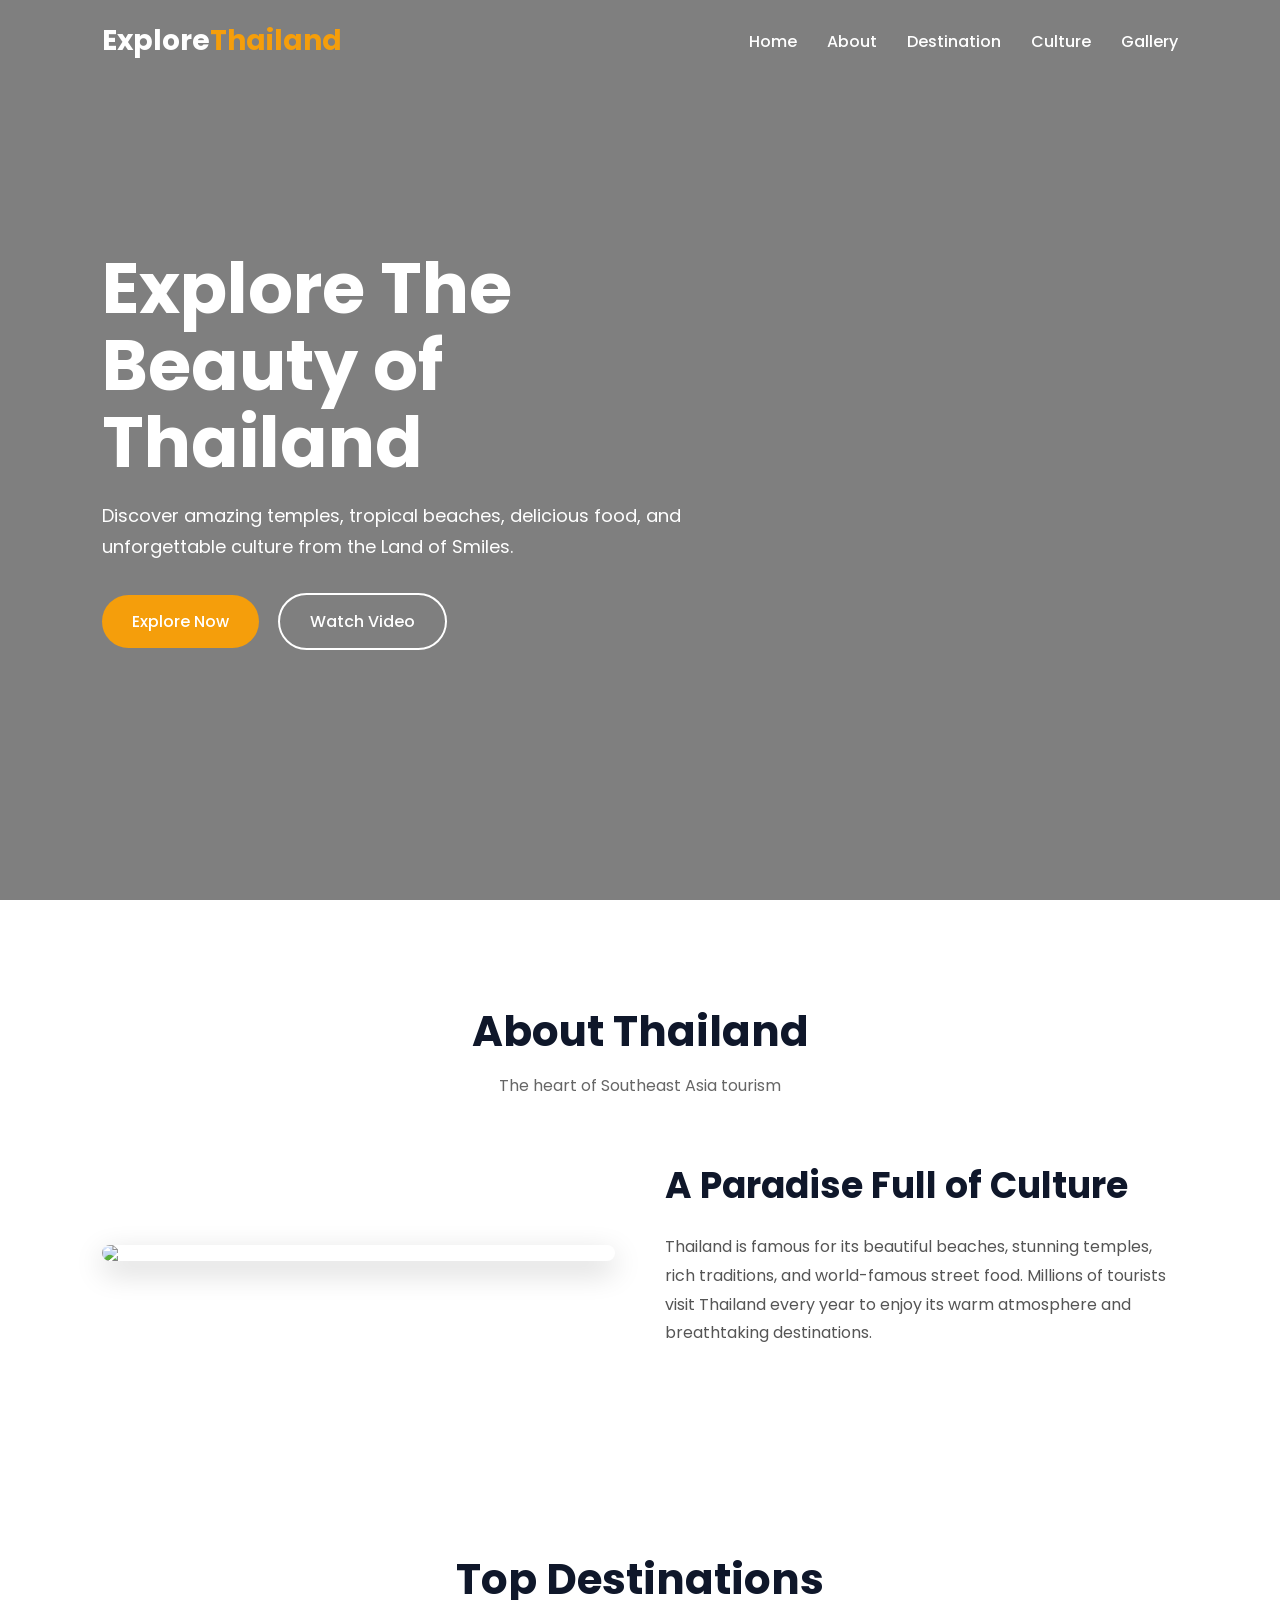
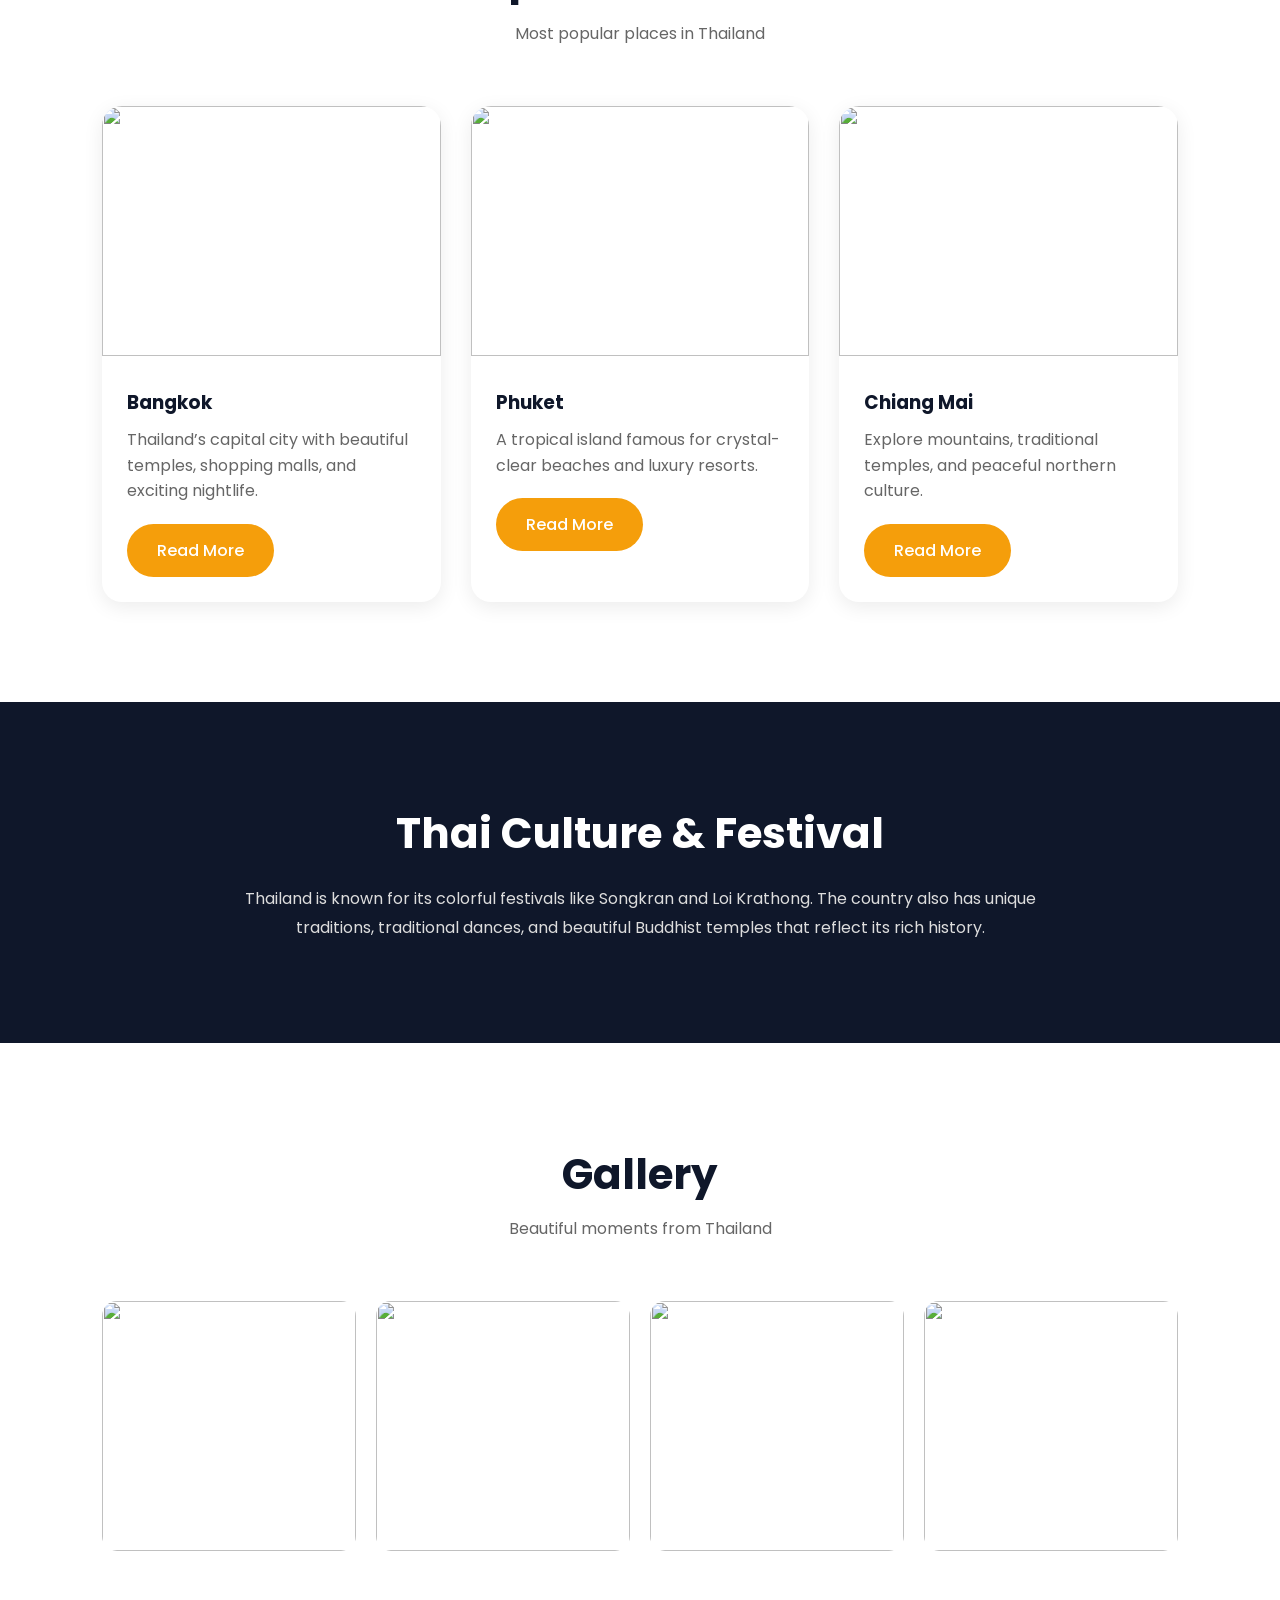
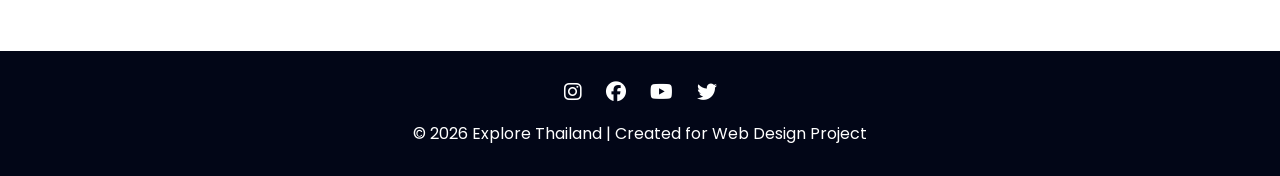
==== index.html @ de754a37 "1" ====
<!DOCTYPE html>
<html lang="en">
<head>
  <meta charset="UTF-8" />
  <meta name="viewport" content="width=device-width, initial-scale=1.0"/>
  <title>Explore Thailand</title>

  <!-- Google Font -->
  <link rel="preconnect" href="https://fonts.googleapis.com">
  <link rel="preconnect" href="https://fonts.gstatic.com" crossorigin>
  <link href="https://fonts.googleapis.com/css2?family=Poppins:wght@300;400;500;600;700&display=swap" rel="stylesheet">

  <!-- Font Awesome -->
  <link rel="stylesheet"
    href="https://cdnjs.cloudflare.com/ajax/libs/font-awesome/6.5.1/css/all.min.css"/>

  <style>
    *{
      margin:0;
      padding:0;
      box-sizing:border-box;
      scroll-behavior:smooth;
    }

    body{
      font-family:'Poppins', sans-serif;
      background:#fff;
      color:#222;
    }

    /* NAVBAR */
    nav{
      width:100%;
      padding:20px 8%;
      position:fixed;
      top:0;
      left:0;
      display:flex;
      justify-content:space-between;
      align-items:center;
      z-index:1000;
      transition:0.4s;
    }

    nav.scrolled{
      background:#0f172a;
      box-shadow:0 2px 10px rgba(0,0,0,0.2);
    }

    .logo{
      color:white;
      font-size:28px;
      font-weight:700;
    }

    .logo span{
      color:#f59e0b;
    }

    nav ul{
      display:flex;
      gap:30px;
      list-style:none;
    }

    nav ul li a{
      color:white;
      text-decoration:none;
      font-weight:500;
      transition:0.3s;
    }

    nav ul li a:hover{
      color:#f59e0b;
    }

    /* HERO */
    .hero{
      width:100%;
      height:100vh;
      background:
      linear-gradient(rgba(0,0,0,0.5), rgba(0,0,0,0.5)),
      url('https://images.unsplash.com/photo-1508009603885-50cf7c579365?q=80&w=1600&auto=format&fit=crop');
      background-size:cover;
      background-position:center;
      display:flex;
      align-items:center;
      padding:0 8%;
      color:white;
    }

    .hero-text{
      max-width:650px;
    }

    .hero-text h1{
      font-size:70px;
      line-height:1.1;
      margin-bottom:20px;
    }

    .hero-text p{
      font-size:18px;
      margin-bottom:30px;
      line-height:1.7;
    }

    .btn{
      display:inline-block;
      padding:14px 30px;
      background:#f59e0b;
      color:white;
      border-radius:50px;
      text-decoration:none;
      margin-right:15px;
      transition:0.3s;
      font-weight:500;
    }

    .btn:hover{
      background:#d97706;
      transform:translateY(-3px);
    }

    .btn-outline{
      background:transparent;
      border:2px solid white;
    }

    .btn-outline:hover{
      background:white;
      color:#111;
    }

    /* SECTION */
    section{
      padding:100px 8%;
    }

    .section-title{
      text-align:center;
      margin-bottom:60px;
    }

    .section-title h2{
      font-size:42px;
      color:#0f172a;
      margin-bottom:10px;
    }

    .section-title p{
      color:#666;
    }

    /* ABOUT */
    .about{
      display:grid;
      grid-template-columns:1fr 1fr;
      gap:50px;
      align-items:center;
    }

    .about img{
      width:100%;
      border-radius:20px;
      box-shadow:0 10px 30px rgba(0,0,0,0.2);
    }

    .about-text h3{
      font-size:36px;
      margin-bottom:20px;
      color:#0f172a;
    }

    .about-text p{
      line-height:1.8;
      color:#555;
    }

    /* DESTINATION */
    .cards{
      display:grid;
      grid-template-columns:repeat(auto-fit, minmax(280px, 1fr));
      gap:30px;
    }

    .card{
      background:white;
      border-radius:20px;
      overflow:hidden;
      box-shadow:0 5px 20px rgba(0,0,0,0.08);
      transition:0.4s;
    }

    .card:hover{
      transform:translateY(-10px);
    }

    .card img{
      width:100%;
      height:250px;
      object-fit:cover;
    }

    .card-content{
      padding:25px;
    }

    .card-content h3{
      margin-bottom:10px;
      color:#0f172a;
    }

    .card-content p{
      color:#666;
      line-height:1.6;
      margin-bottom:20px;
    }

    /* CULTURE */
    .culture{
      background:#0f172a;
      color:white;
      text-align:center;
    }

    .culture h2{
      font-size:42px;
      margin-bottom:20px;
    }

    .culture p{
      max-width:800px;
      margin:auto;
      line-height:1.8;
      color:#ddd;
    }

    /* GALLERY */
    .gallery{
      display:grid;
      grid-template-columns:repeat(auto-fit,minmax(250px,1fr));
      gap:20px;
    }

    .gallery img{
      width:100%;
      height:250px;
      object-fit:cover;
      border-radius:15px;
      transition:0.4s;
      cursor:pointer;
    }

    .gallery img:hover{
      transform:scale(1.05);
    }

    /* FOOTER */
    footer{
      background:#020617;
      color:white;
      text-align:center;
      padding:30px;
    }

    .socials{
      margin-bottom:15px;
    }

    .socials i{
      margin:0 10px;
      font-size:20px;
      cursor:pointer;
      transition:0.3s;
    }

    .socials i:hover{
      color:#f59e0b;
    }

    /* RESPONSIVE */
    @media(max-width:900px){

      nav ul{
        display:none;
      }

      .hero-text h1{
        font-size:50px;
      }

      .about{
        grid-template-columns:1fr;
      }
    }

  </style>
</head>
<body>

  <!-- NAVBAR -->
  <nav id="navbar">
    <div class="logo">Explore<span>Thailand</span></div>

    <ul>
      <li><a href="#">Home</a></li>
      <li><a href="#about">About</a></li>
      <li><a href="#destination">Destination</a></li>
      <li><a href="#culture">Culture</a></li>
      <li><a href="#gallery">Gallery</a></li>
    </ul>
  </nav>

  <!-- HERO -->
  <section class="hero">
    <div class="hero-text">
      <h1>Explore The Beauty of Thailand</h1>

      <p>
        Discover amazing temples, tropical beaches,
        delicious food, and unforgettable culture
        from the Land of Smiles.
      </p>

      <a href="#" class="btn">Explore Now</a>
      <a href="#" class="btn btn-outline">Watch Video</a>
    </div>
  </section>

  <!-- ABOUT -->
  <section id="about">

    <div class="section-title">
      <h2>About Thailand</h2>
      <p>The heart of Southeast Asia tourism</p>
    </div>

    <div class="about">

      <img src="https://images.unsplash.com/photo-1528181304800-259b08848526?q=80&w=1200&auto=format&fit=crop">

      <div class="about-text">
        <h3>A Paradise Full of Culture</h3>

        <p>
          Thailand is famous for its beautiful beaches,
          stunning temples, rich traditions, and world-famous
          street food. Millions of tourists visit Thailand
          every year to enjoy its warm atmosphere and
          breathtaking destinations.
        </p>

      </div>

    </div>

  </section>

  <!-- DESTINATION -->
  <section id="destination">

    <div class="section-title">
      <h2>Top Destinations</h2>
      <p>Most popular places in Thailand</p>
    </div>

    <div class="cards">

      <div class="card">
        <img src="https://images.unsplash.com/photo-1508009603885-50cf7c579365?q=80&w=1200&auto=format&fit=crop">

        <div class="card-content">
          <h3>Bangkok</h3>
          <p>
            Thailand’s capital city with beautiful temples,
            shopping malls, and exciting nightlife.
          </p>

          <a href="#" class="btn">Read More</a>
        </div>
      </div>

      <div class="card">
        <img src="https://images.unsplash.com/photo-1589394815804-964ed0be2eb5?q=80&w=1200&auto=format&fit=crop">

        <div class="card-content">
          <h3>Phuket</h3>
          <p>
            A tropical island famous for crystal-clear beaches
            and luxury resorts.
          </p>

          <a href="#" class="btn">Read More</a>
        </div>
      </div>

      <div class="card">
        <img src="https://images.unsplash.com/photo-1519451241324-20b4ea2c4220?q=80&w=1200&auto=format&fit=crop">

        <div class="card-content">
          <h3>Chiang Mai</h3>
          <p>
            Explore mountains, traditional temples,
            and peaceful northern culture.
          </p>

          <a href="#" class="btn">Read More</a>
        </div>
      </div>

    </div>

  </section>

  <!-- CULTURE -->
  <section class="culture" id="culture">

    <h2>Thai Culture & Festival</h2>

    <p>
      Thailand is known for its colorful festivals like
      Songkran and Loi Krathong. The country also has
      unique traditions, traditional dances, and beautiful
      Buddhist temples that reflect its rich history.
    </p>

  </section>

  <!-- GALLERY -->
  <section id="gallery">

    <div class="section-title">
      <h2>Gallery</h2>
      <p>Beautiful moments from Thailand</p>
    </div>

    <div class="gallery">

      <img src="https://images.unsplash.com/photo-1552465011-b4e21bf6e79a?q=80&w=1200&auto=format&fit=crop">

      <img src="https://images.unsplash.com/photo-1512453979798-5ea266f8880c?q=80&w=1200&auto=format&fit=crop">

      <img src="https://images.unsplash.com/photo-1526481280695-3c469b9fddb9?q=80&w=1200&auto=format&fit=crop">

      <img src="https://images.unsplash.com/photo-1548013146-72479768bada?q=80&w=1200&auto=format&fit=crop">

    </div>

  </section>

  <!-- FOOTER -->
  <footer>

    <div class="socials">
      <i class="fab fa-instagram"></i>
      <i class="fab fa-facebook"></i>
      <i class="fab fa-youtube"></i>
      <i class="fab fa-twitter"></i>
    </div>

    <p>© 2026 Explore Thailand | Created for Web Design Project</p>

  </footer>

  <!-- JAVASCRIPT -->
  <script>

    const navbar = document.getElementById("navbar");

    window.addEventListener("scroll", () => {

      if(window.scrollY > 50){
        navbar.classList.add("scrolled");
      } else {
        navbar.classList.remove("scrolled");
      }

    });

  </script>

</body>
</html>
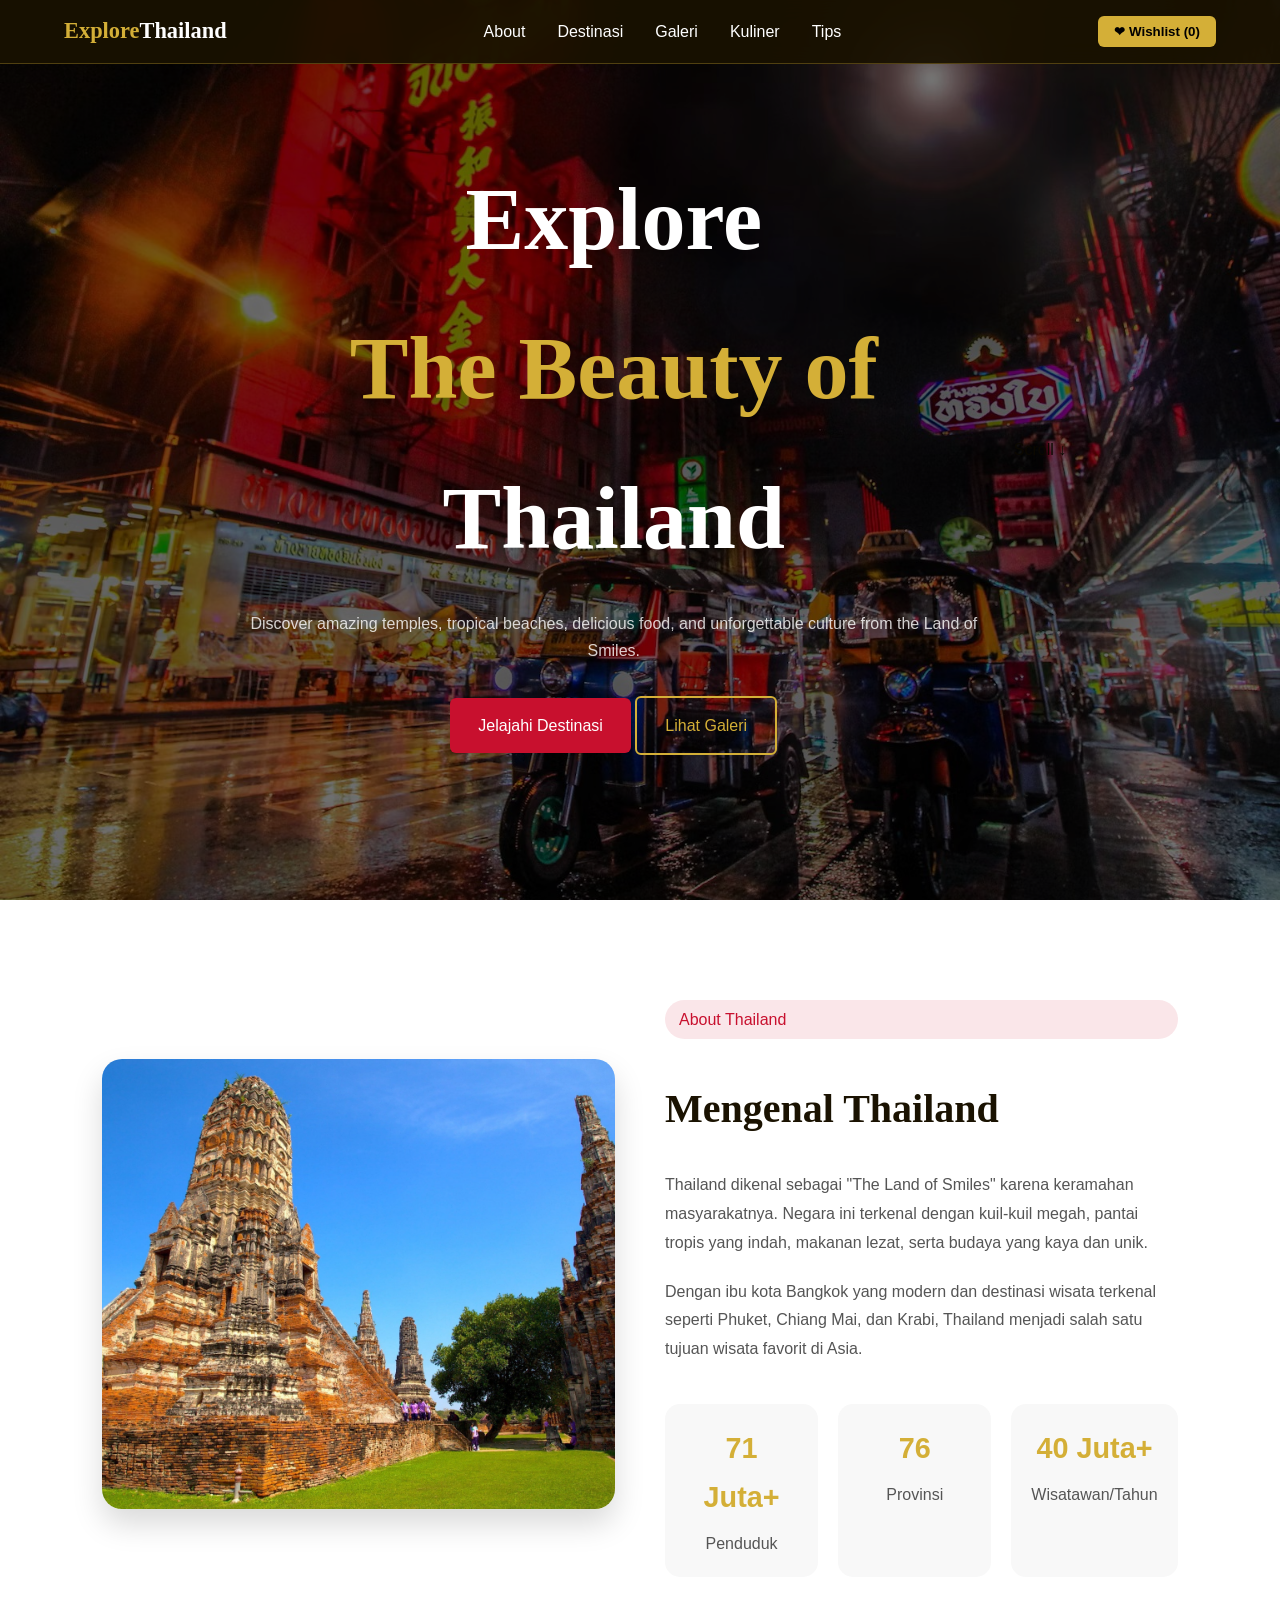
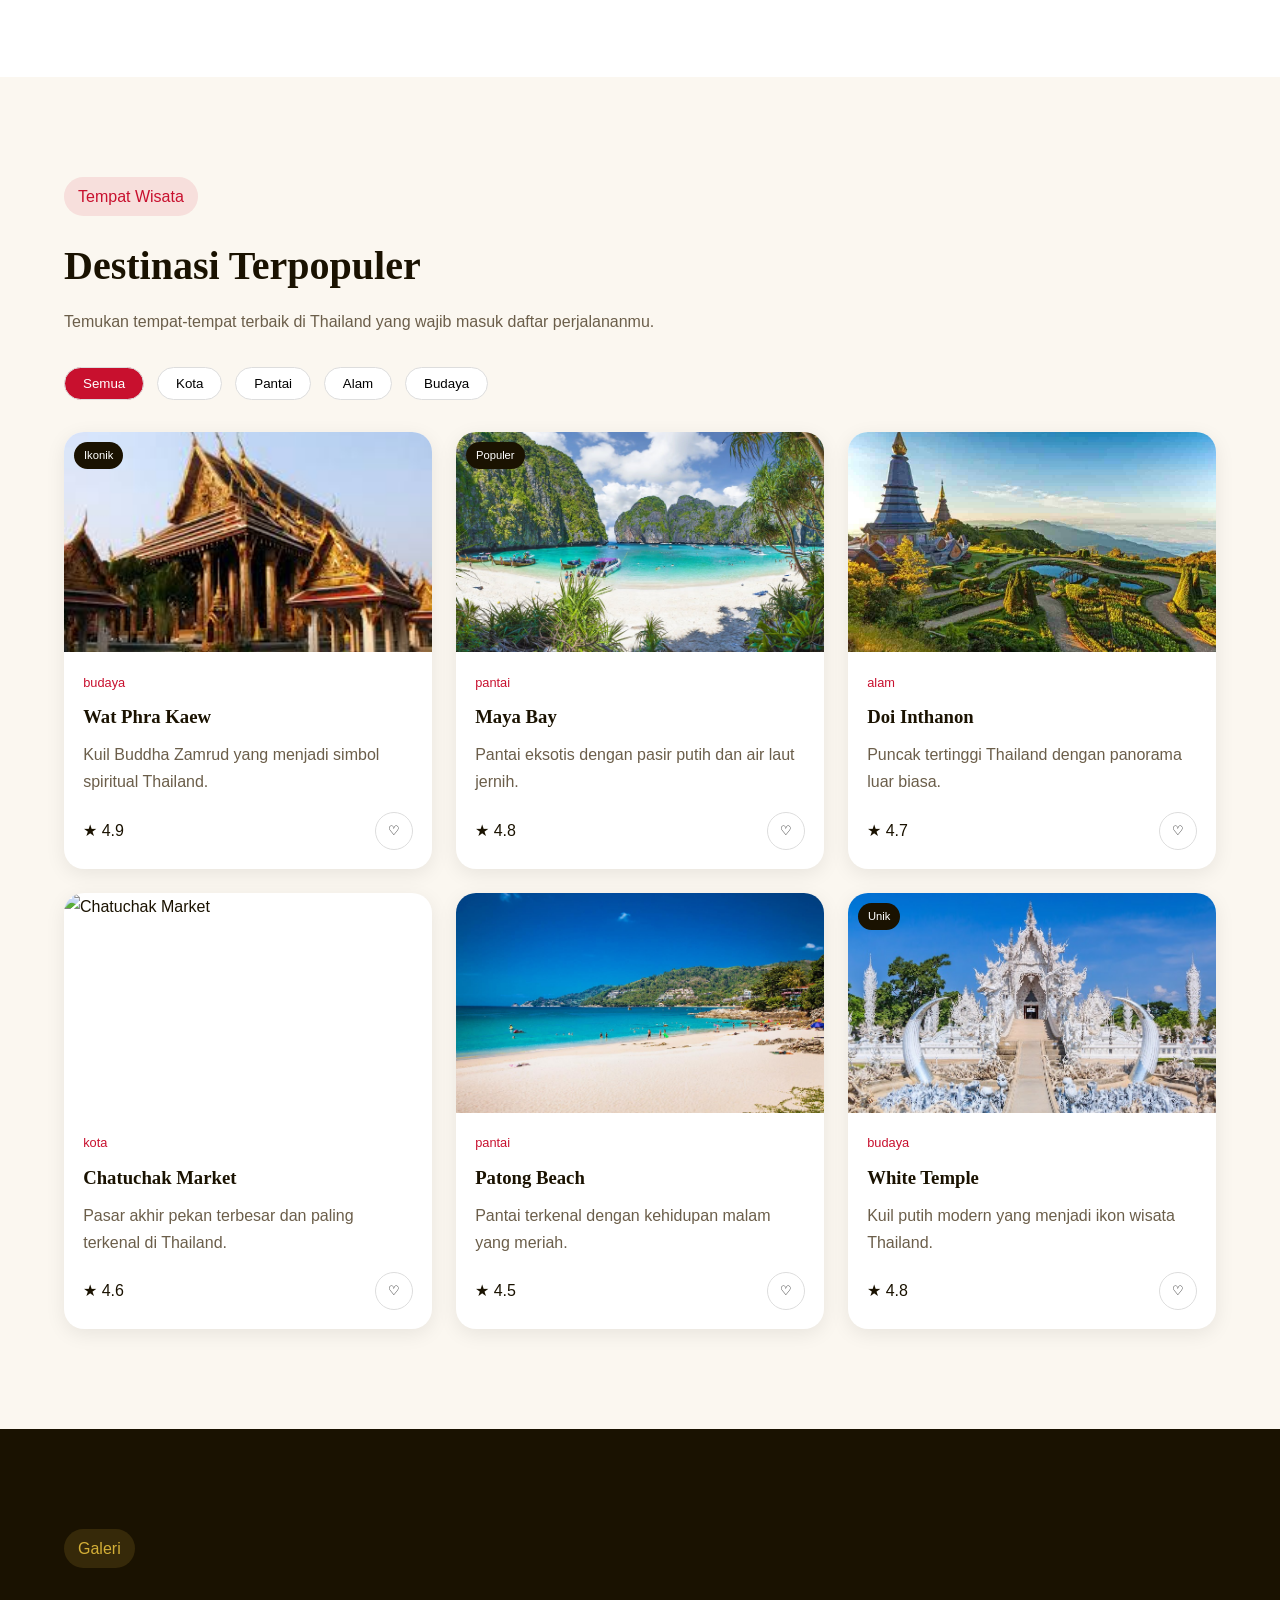
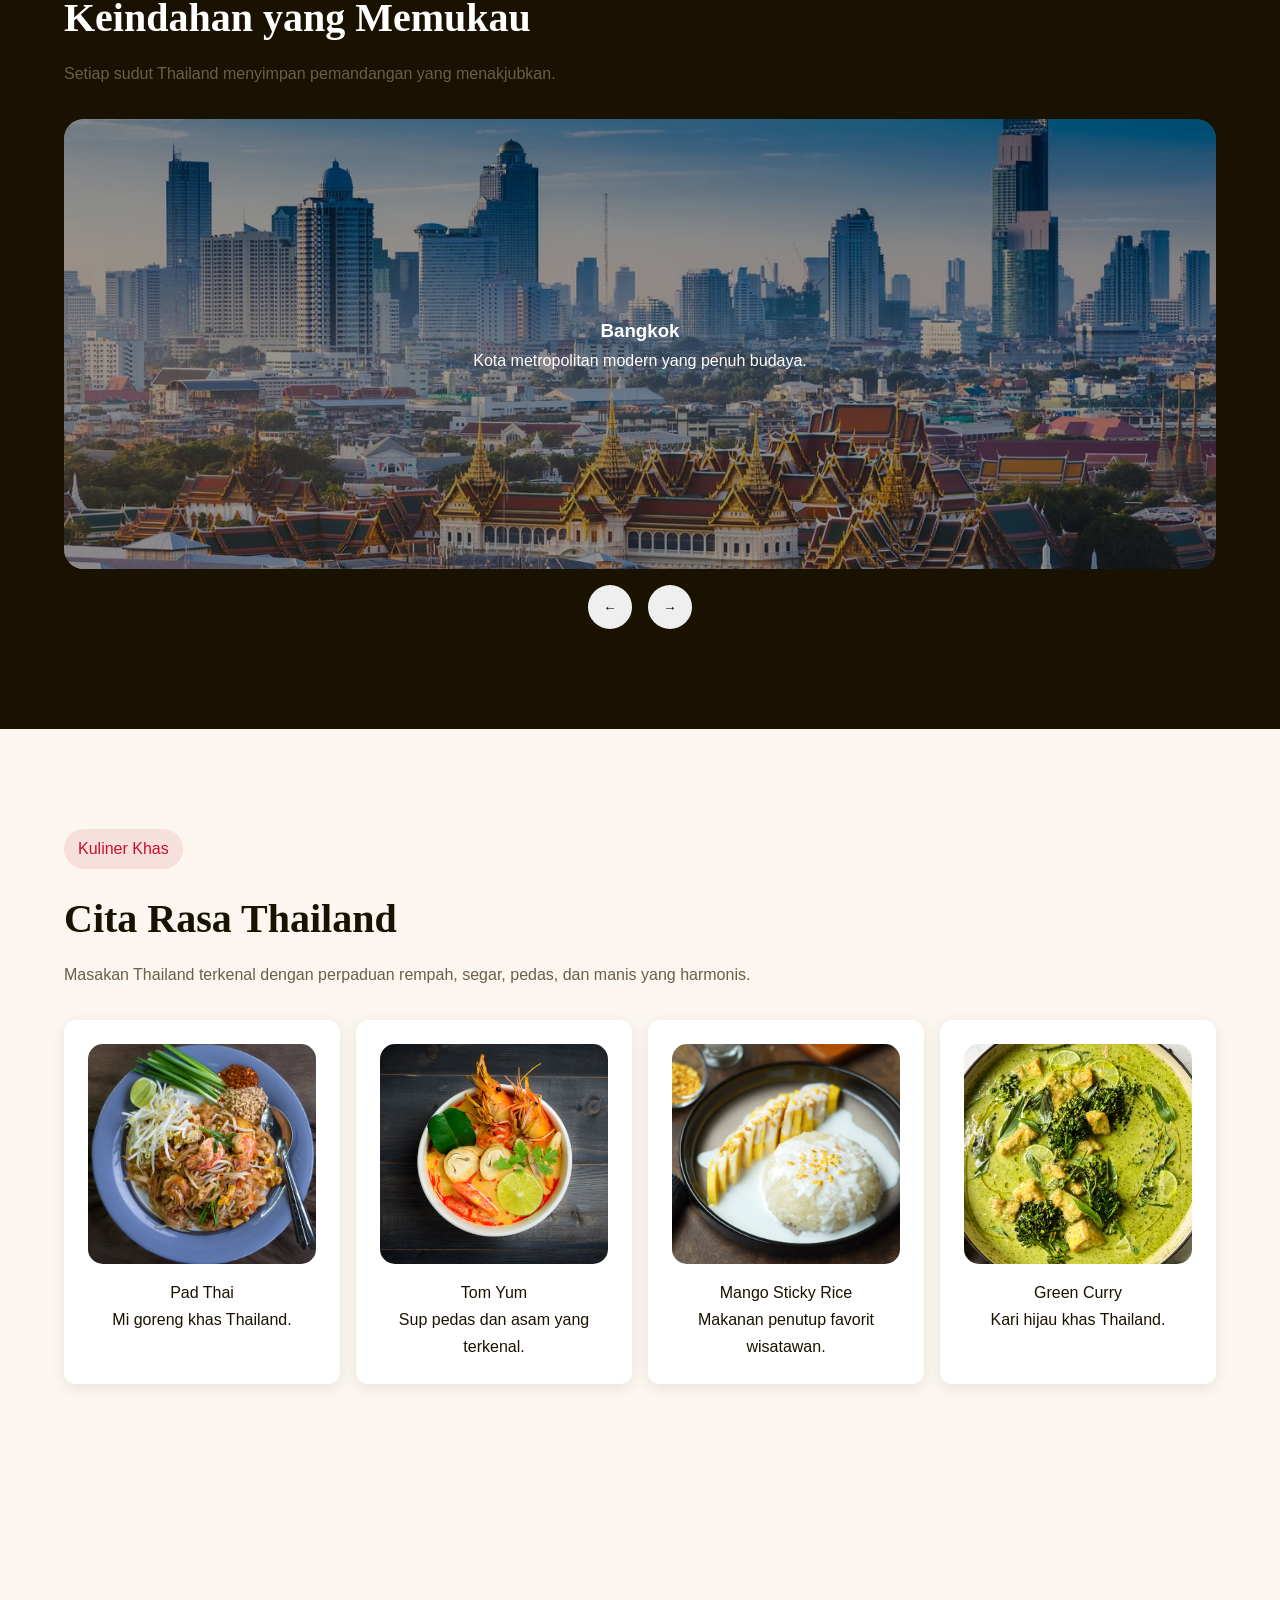
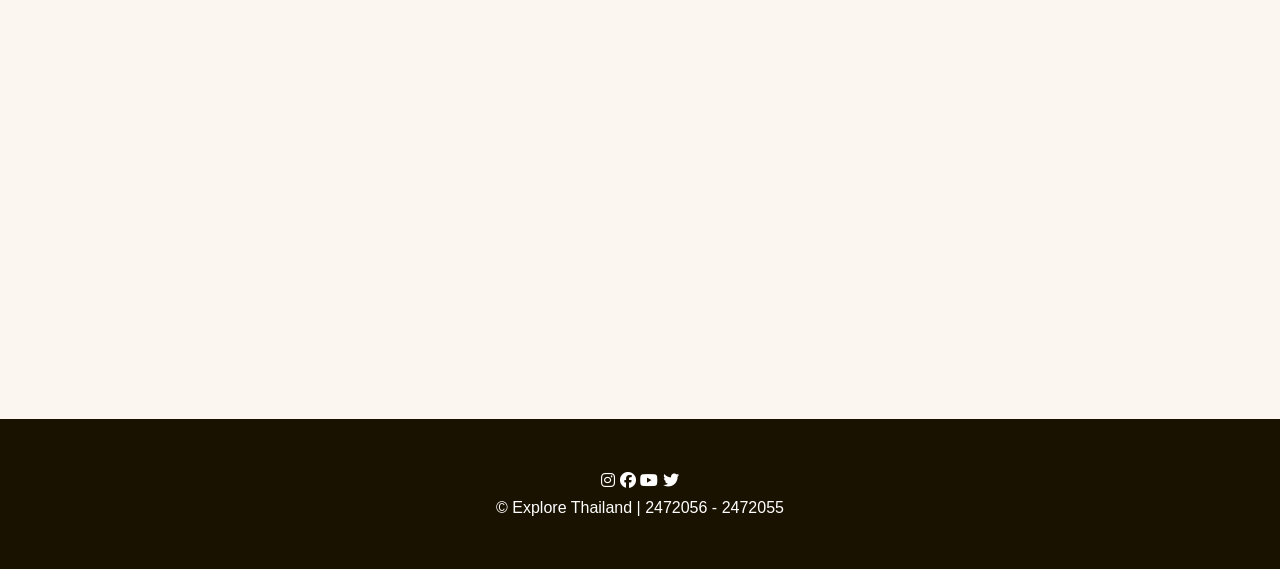
==== commit b6b8e0e1: "final" ====
--- a/index.html
+++ b/index.html
@@ -1,455 +1,274 @@
+<!-- TUGAS BESAR WEB DASAR
+[2472055] - [2472056] -->
+
 <!DOCTYPE html>
-<html lang="en">
+<html lang="id">
+
 <head>
-  <meta charset="UTF-8" />
-  <meta name="viewport" content="width=device-width, initial-scale=1.0"/>
+  <meta charset="UTF-8">
+  <meta name="viewport" content="width=device-width, initial-scale=1.0">
   <title>Explore Thailand</title>
-
-  <!-- Google Font -->
   <link rel="preconnect" href="https://fonts.googleapis.com">
   <link rel="preconnect" href="https://fonts.gstatic.com" crossorigin>
   <link href="https://fonts.googleapis.com/css2?family=Poppins:wght@300;400;500;600;700&display=swap" rel="stylesheet">
-
-  <!-- Font Awesome -->
-  <link rel="stylesheet"
-    href="https://cdnjs.cloudflare.com/ajax/libs/font-awesome/6.5.1/css/all.min.css"/>
-
-  <style>
-    *{
-      margin:0;
-      padding:0;
-      box-sizing:border-box;
-      scroll-behavior:smooth;
-    }
-
-    body{
-      font-family:'Poppins', sans-serif;
-      background:#fff;
-      color:#222;
-    }
-
-    /* NAVBAR */
-    nav{
-      width:100%;
-      padding:20px 8%;
-      position:fixed;
-      top:0;
-      left:0;
-      display:flex;
-      justify-content:space-between;
-      align-items:center;
-      z-index:1000;
-      transition:0.4s;
-    }
-
-    nav.scrolled{
-      background:#0f172a;
-      box-shadow:0 2px 10px rgba(0,0,0,0.2);
-    }
-
-    .logo{
-      color:white;
-      font-size:28px;
-      font-weight:700;
-    }
-
-    .logo span{
-      color:#f59e0b;
-    }
-
-    nav ul{
-      display:flex;
-      gap:30px;
-      list-style:none;
-    }
-
-    nav ul li a{
-      color:white;
-      text-decoration:none;
-      font-weight:500;
-      transition:0.3s;
-    }
-
-    nav ul li a:hover{
-      color:#f59e0b;
-    }
-
-    /* HERO */
-    .hero{
-      width:100%;
-      height:100vh;
-      background:
-      linear-gradient(rgba(0,0,0,0.5), rgba(0,0,0,0.5)),
-      url('https://images.unsplash.com/photo-1508009603885-50cf7c579365?q=80&w=1600&auto=format&fit=crop');
-      background-size:cover;
-      background-position:center;
-      display:flex;
-      align-items:center;
-      padding:0 8%;
-      color:white;
-    }
-
-    .hero-text{
-      max-width:650px;
-    }
-
-    .hero-text h1{
-      font-size:70px;
-      line-height:1.1;
-      margin-bottom:20px;
-    }
-
-    .hero-text p{
-      font-size:18px;
-      margin-bottom:30px;
-      line-height:1.7;
-    }
-
-    .btn{
-      display:inline-block;
-      padding:14px 30px;
-      background:#f59e0b;
-      color:white;
-      border-radius:50px;
-      text-decoration:none;
-      margin-right:15px;
-      transition:0.3s;
-      font-weight:500;
-    }
-
-    .btn:hover{
-      background:#d97706;
-      transform:translateY(-3px);
-    }
-
-    .btn-outline{
-      background:transparent;
-      border:2px solid white;
-    }
-
-    .btn-outline:hover{
-      background:white;
-      color:#111;
-    }
-
-    /* SECTION */
-    section{
-      padding:100px 8%;
-    }
-
-    .section-title{
-      text-align:center;
-      margin-bottom:60px;
-    }
-
-    .section-title h2{
-      font-size:42px;
-      color:#0f172a;
-      margin-bottom:10px;
-    }
-
-    .section-title p{
-      color:#666;
-    }
-
-    /* ABOUT */
-    .about{
-      display:grid;
-      grid-template-columns:1fr 1fr;
-      gap:50px;
-      align-items:center;
-    }
-
-    .about img{
-      width:100%;
-      border-radius:20px;
-      box-shadow:0 10px 30px rgba(0,0,0,0.2);
-    }
-
-    .about-text h3{
-      font-size:36px;
-      margin-bottom:20px;
-      color:#0f172a;
-    }
-
-    .about-text p{
-      line-height:1.8;
-      color:#555;
-    }
-
-    /* DESTINATION */
-    .cards{
-      display:grid;
-      grid-template-columns:repeat(auto-fit, minmax(280px, 1fr));
-      gap:30px;
-    }
-
-    .card{
-      background:white;
-      border-radius:20px;
-      overflow:hidden;
-      box-shadow:0 5px 20px rgba(0,0,0,0.08);
-      transition:0.4s;
-    }
-
-    .card:hover{
-      transform:translateY(-10px);
-    }
-
-    .card img{
-      width:100%;
-      height:250px;
-      object-fit:cover;
-    }
-
-    .card-content{
-      padding:25px;
-    }
-
-    .card-content h3{
-      margin-bottom:10px;
-      color:#0f172a;
-    }
-
-    .card-content p{
-      color:#666;
-      line-height:1.6;
-      margin-bottom:20px;
-    }
-
-    /* CULTURE */
-    .culture{
-      background:#0f172a;
-      color:white;
-      text-align:center;
-    }
-
-    .culture h2{
-      font-size:42px;
-      margin-bottom:20px;
-    }
-
-    .culture p{
-      max-width:800px;
-      margin:auto;
-      line-height:1.8;
-      color:#ddd;
-    }
-
-    /* GALLERY */
-    .gallery{
-      display:grid;
-      grid-template-columns:repeat(auto-fit,minmax(250px,1fr));
-      gap:20px;
-    }
-
-    .gallery img{
-      width:100%;
-      height:250px;
-      object-fit:cover;
-      border-radius:15px;
-      transition:0.4s;
-      cursor:pointer;
-    }
-
-    .gallery img:hover{
-      transform:scale(1.05);
-    }
-
-    /* FOOTER */
-    footer{
-      background:#020617;
-      color:white;
-      text-align:center;
-      padding:30px;
-    }
-
-    .socials{
-      margin-bottom:15px;
-    }
-
-    .socials i{
-      margin:0 10px;
-      font-size:20px;
-      cursor:pointer;
-      transition:0.3s;
-    }
-
-    .socials i:hover{
-      color:#f59e0b;
-    }
-
-    /* RESPONSIVE */
-    @media(max-width:900px){
-
-      nav ul{
-        display:none;
-      }
-
-      .hero-text h1{
-        font-size:50px;
-      }
-
-      .about{
-        grid-template-columns:1fr;
-      }
-    }
-
-  </style>
+  <link rel="stylesheet" href="https://cdnjs.cloudflare.com/ajax/libs/font-awesome/6.5.1/css/all.min.css" />
+  <link rel="stylesheet" href="style.css">
+  <script src="https://cdnjs.cloudflare.com/ajax/libs/jquery/3.7.1/jquery.min.js"></script>
 </head>
+
 <body>
-
-  <!-- NAVBAR -->
   <nav id="navbar">
-    <div class="logo">Explore<span>Thailand</span></div>
-
-    <ul>
-      <li><a href="#">Home</a></li>
+
+    <a href="#" class="nav-logo">
+      Explore<span>Thailand</span>
+    </a>
+
+    <ul class="nav-links" id="navLinks">
       <li><a href="#about">About</a></li>
-      <li><a href="#destination">Destination</a></li>
-      <li><a href="#culture">Culture</a></li>
-      <li><a href="#gallery">Gallery</a></li>
+      <li><a href="#destinations">Destinasi</a></li>
+      <li><a href="#gallery">Galeri</a></li>
+      <li><a href="#kuliner">Kuliner</a></li>
+      <li><a href="#tips">Tips</a></li>
     </ul>
+
+    <button class="wishlist-btn" id="openWishlist">
+      ❤ Wishlist (<span id="wishCount">0</span>)
+    </button>
+
+    <button class="hamburger" id="hamburger">
+      <span></span>
+      <span></span>
+      <span></span>
+    </button>
+
   </nav>
 
-  <!-- HERO -->
-  <section class="hero">
-    <div class="hero-text">
-      <h1>Explore The Beauty of Thailand</h1>
-
-      <p>
+  <section class="hero" id="home">
+    <div class="hero-content">
+      <h1 class="hero-title">
+        Explore<br>
+        <em>The Beauty of</em><br>
+        Thailand
+      </h1>
+
+      <p class="hero-sub">
         Discover amazing temples, tropical beaches,
         delicious food, and unforgettable culture
         from the Land of Smiles.
       </p>
 
-      <a href="#" class="btn">Explore Now</a>
-      <a href="#" class="btn btn-outline">Watch Video</a>
-    </div>
+      <div class="hero-ctas">
+        <a href="#destinations" class="btn-primary">
+          Jelajahi Destinasi
+        </a>
+
+        <a href="#gallery" class="btn-outline">
+          Lihat Galeri
+        </a>
+      </div>
+
+    </div>
+
+    <div class="hero-scroll-hint">
+      Scroll
+      ↓
+    </div>
+
   </section>
 
-  <!-- ABOUT -->
   <section id="about">
 
-    <div class="section-title">
-      <h2>About Thailand</h2>
-      <p>The heart of Southeast Asia tourism</p>
-    </div>
-
-    <div class="about">
-
-      <img src="https://images.unsplash.com/photo-1528181304800-259b08848526?q=80&w=1200&auto=format&fit=crop">
-
-      <div class="about-text">
-        <h3>A Paradise Full of Culture</h3>
-
-        <p>
-          Thailand is famous for its beautiful beaches,
-          stunning temples, rich traditions, and world-famous
-          street food. Millions of tourists visit Thailand
-          every year to enjoy its warm atmosphere and
-          breathtaking destinations.
+    <div class="about-container reveal">
+
+      <div class="about-image">
+        <img src="athailand.jpg" alt="Thailand">
+      </div>
+
+      <div class="about-content">
+
+        <span class="section-tag">
+          About Thailand
+        </span>
+
+        <h2 class="section-title">
+          Mengenal Thailand
+        </h2>
+
+        <p class="about-text">
+          Thailand dikenal sebagai "The Land of Smiles" karena
+          keramahan masyarakatnya. Negara ini terkenal dengan
+          kuil-kuil megah, pantai tropis yang indah, makanan
+          lezat, serta budaya yang kaya dan unik.
         </p>
 
+        <p class="about-text">
+          Dengan ibu kota Bangkok yang modern dan destinasi
+          wisata terkenal seperti Phuket, Chiang Mai, dan Krabi,
+          Thailand menjadi salah satu tujuan wisata favorit di Asia.
+        </p>
+
+        <div class="about-stats">
+
+          <div class="stat-box">
+            <h3>71 Juta+</h3>
+            <p>Penduduk</p>
+          </div>
+
+          <div class="stat-box">
+            <h3>76</h3>
+            <p>Provinsi</p>
+          </div>
+
+          <div class="stat-box">
+            <h3>40 Juta+</h3>
+            <p>Wisatawan/Tahun</p>
+          </div>
+
+        </div>
+
       </div>
 
     </div>
 
   </section>
 
-  <!-- DESTINATION -->
-  <section id="destination">
-
-    <div class="section-title">
-      <h2>Top Destinations</h2>
-      <p>Most popular places in Thailand</p>
-    </div>
-
-    <div class="cards">
-
-      <div class="card">
-        <img src="https://images.unsplash.com/photo-1508009603885-50cf7c579365?q=80&w=1200&auto=format&fit=crop">
-
-        <div class="card-content">
-          <h3>Bangkok</h3>
-          <p>
-            Thailand’s capital city with beautiful temples,
-            shopping malls, and exciting nightlife.
-          </p>
-
-          <a href="#" class="btn">Read More</a>
+  <section id="destinations">
+
+    <div class="reveal">
+
+      <span class="section-tag">
+        Tempat Wisata
+      </span>
+
+      <h2 class="section-title">
+        Destinasi Terpopuler
+      </h2>
+
+      <p class="section-sub">
+        Temukan tempat-tempat terbaik di Thailand yang wajib
+        masuk daftar perjalananmu.
+      </p>
+
+    </div>
+
+    <div class="filter-bar reveal">
+
+      <button class="filter-btn active" data-filter="all">
+        Semua
+      </button>
+
+      <button class="filter-btn" data-filter="kota">
+        Kota
+      </button>
+
+      <button class="filter-btn" data-filter="pantai">
+        Pantai
+      </button>
+
+      <button class="filter-btn" data-filter="alam">
+        Alam
+      </button>
+
+      <button class="filter-btn" data-filter="budaya">
+        Budaya
+      </button>
+
+    </div>
+
+    <div class="dest-grid reveal" id="destGrid"></div>
+
+  </section>
+
+  <section id="gallery">
+
+    <div class="inner">
+
+      <div class="reveal">
+
+        <span class="section-tag" style="background:rgba(212,175,55,0.15);color:var(--thai-gold);">
+          Galeri
+        </span>
+
+        <h2 class="section-title">
+          Keindahan yang Memukau
+        </h2>
+
+        <p class="section-sub">
+          Setiap sudut Thailand menyimpan pemandangan yang menakjubkan.
+        </p>
+
+      </div>
+
+      <div class="slider-wrap reveal">
+
+        <div class="slider-track" id="sliderTrack">
+
         </div>
+
       </div>
 
-      <div class="card">
-        <img src="https://images.unsplash.com/photo-1589394815804-964ed0be2eb5?q=80&w=1200&auto=format&fit=crop">
-
-        <div class="card-content">
-          <h3>Phuket</h3>
-          <p>
-            A tropical island famous for crystal-clear beaches
-            and luxury resorts.
-          </p>
-
-          <a href="#" class="btn">Read More</a>
-        </div>
+      <div class="slider-nav" id="sliderNav">
+
+        <button class="slider-arrow" id="slidePrev">
+          ←
+        </button>
+
+
+        <button class="slider-arrow" id="slideNext">
+          →
+        </button>
+
       </div>
 
-      <div class="card">
-        <img src="https://images.unsplash.com/photo-1519451241324-20b4ea2c4220?q=80&w=1200&auto=format&fit=crop">
-
-        <div class="card-content">
-          <h3>Chiang Mai</h3>
-          <p>
-            Explore mountains, traditional temples,
-            and peaceful northern culture.
-          </p>
-
-          <a href="#" class="btn">Read More</a>
-        </div>
-      </div>
-
     </div>
 
   </section>
 
-  <!-- CULTURE -->
-  <section class="culture" id="culture">
-
-    <h2>Thai Culture & Festival</h2>
-
-    <p>
-      Thailand is known for its colorful festivals like
-      Songkran and Loi Krathong. The country also has
-      unique traditions, traditional dances, and beautiful
-      Buddhist temples that reflect its rich history.
-    </p>
+  <section id="kuliner">
+
+    <div class="reveal">
+
+      <span class="section-tag">
+        Kuliner Khas
+      </span>
+
+      <h2 class="section-title">
+        Cita Rasa Thailand
+      </h2>
+
+      <p class="section-sub">
+        Masakan Thailand terkenal dengan perpaduan rempah,
+        segar, pedas, dan manis yang harmonis.
+      </p>
+
+    </div>
+
+    <div class="food-grid reveal" id="foodGrid"></div>
 
   </section>
 
-  <!-- GALLERY -->
-  <section id="gallery">
-
-    <div class="section-title">
-      <h2>Gallery</h2>
-      <p>Beautiful moments from Thailand</p>
-    </div>
-
-    <div class="gallery">
-
-      <img src="https://images.unsplash.com/photo-1552465011-b4e21bf6e79a?q=80&w=1200&auto=format&fit=crop">
-
-      <img src="https://images.unsplash.com/photo-1512453979798-5ea266f8880c?q=80&w=1200&auto=format&fit=crop">
-
-      <img src="https://images.unsplash.com/photo-1526481280695-3c469b9fddb9?q=80&w=1200&auto=format&fit=crop">
-
-      <img src="https://images.unsplash.com/photo-1548013146-72479768bada?q=80&w=1200&auto=format&fit=crop">
-
-    </div>
+  <section id="tips">
+
+    <div class="reveal">
+
+      <span class="section-tag">
+        Panduan Wisata
+      </span>
+
+      <h2 class="section-title">
+        Tips Perjalanan ke Thailand
+      </h2>
+
+      <p class="section-sub">
+        Persiapkan perjalananmu dengan informasi penting berikut ini.
+      </p>
+
+    </div>
+
+    <div class="accordion reveal" id="accordion"></div>
 
   </section>
 
-  <!-- FOOTER -->
   <footer>
 
     <div class="socials">
@@ -459,26 +278,535 @@
       <i class="fab fa-twitter"></i>
     </div>
 
-    <p>© 2026 Explore Thailand | Created for Web Design Project</p>
+    <p>© Explore Thailand | 2472056 - 2472055</p>
 
   </footer>
 
-  <!-- JAVASCRIPT -->
+  <div class="modal-overlay" id="wishModal">
+
+    <div class="modal-box">
+
+      <button class="modal-close" id="closeModal">
+        x
+      </button>
+
+      <h2 class="modal-title">
+        ❤ Wishlist Saya
+      </h2>
+
+      <ul class="wish-list" id="wishList"></ul>
+
+      <div class="empty-wish" id="emptyWish" style="display:none">
+        Belum ada destinasi disimpan.
+        <br>
+        Klik ikon ♡ pada kartu destinasi!
+      </div>
+
+    </div>
+
+  </div>
+
+  <div class="toast" id="toast"></div>
+
   <script>
-
-    const navbar = document.getElementById("navbar");
-
-    window.addEventListener("scroll", () => {
-
-      if(window.scrollY > 50){
-        navbar.classList.add("scrolled");
-      } else {
-        navbar.classList.remove("scrolled");
+    $(document).ready(function () {
+
+      const destinations = [
+        {
+          id: 1,
+          name: "Wat Phra Kaew",
+          category: "budaya",
+          city: "Bangkok",
+          desc: "Kuil Buddha Zamrud yang menjadi simbol spiritual Thailand.",
+          rating: 4.9,
+          badge: "Ikonik",
+          image: "dthailand1.jpg"
+        },
+        {
+          id: 2,
+          name: "Maya Bay",
+          category: "pantai",
+          city: "Krabi",
+          desc: "Pantai eksotis dengan pasir putih dan air laut jernih.",
+          rating: 4.8,
+          badge: "Populer",
+          image: "dthailand2.jpg"
+        },
+        {
+          id: 3,
+          name: "Doi Inthanon",
+          category: "alam",
+          city: "Chiang Mai",
+          desc: "Puncak tertinggi Thailand dengan panorama luar biasa.",
+          rating: 4.7,
+          badge: null,
+          image: "dthailand3.jpg"
+        },
+        {
+          id: 4,
+          name: "Chatuchak Market",
+          category: "kota",
+          city: "Bangkok",
+          desc: "Pasar akhir pekan terbesar dan paling terkenal di Thailand.",
+          rating: 4.6,
+          badge: null,
+          image: "dthailand4.jpg"
+        },
+        {
+          id: 5,
+          name: "Patong Beach",
+          category: "pantai",
+          city: "Phuket",
+          desc: "Pantai terkenal dengan kehidupan malam yang meriah.",
+          rating: 4.5,
+          badge: null,
+          image: "dthailand5.jpg"
+        },
+        {
+          id: 6,
+          name: "White Temple",
+          category: "budaya",
+          city: "Chiang Rai",
+          desc: "Kuil putih modern yang menjadi ikon wisata Thailand.",
+          rating: 4.8,
+          badge: "Unik",
+          image: "dthailand6.jpg"
+        }
+      ];
+
+      const foods = [
+        {
+          name: "Pad Thai",
+          image: "kthailand1.jpg",
+          desc: "Mi goreng khas Thailand."
+        },
+        {
+          name: "Tom Yum",
+          image: "kthailand2.jpg",
+          desc: "Sup pedas dan asam yang terkenal."
+        },
+        {
+          name: "Mango Sticky Rice",
+          image: "kthailand3.jpg",
+          desc: "Makanan penutup favorit wisatawan."
+        },
+        {
+          name: "Green Curry",
+          image: "kthailand4.jpg",
+          desc: "Kari hijau khas Thailand."
+        }
+      ];
+
+      const tips = [
+        {
+          q: "Kapan waktu terbaik ke Thailand?",
+          a: "November hingga Februari adalah musim terbaik untuk berkunjung."
+        },
+        {
+          q: "Transportasi apa yang tersedia di Thailand?",
+          a: "Thailand memiliki BTS Skytrain, MRT, bus, kereta api, taksi, tuk-tuk, serta penerbangan domestik yang mudah digunakan wisatawan."
+        },
+        {
+          q: "Apakah Thailand aman untuk wisatawan?",
+          a: "Secara umum Thailand cukup aman untuk wisatawan. Tetap waspada terhadap barang bawaan dan hindari daerah yang tidak dikenal pada malam hari."
+        },
+      ];
+
+      const slides = [
+        {
+          title: "Bangkok",
+          desc: "Kota metropolitan modern yang penuh budaya.",
+          image: "gthailand1.jpg"
+        },
+        {
+          title: "Phuket",
+          desc: "Pantai tropis yang indah.",
+          image: "gthailand2.jpg"
+        },
+        {
+          title: "Chiang Mai",
+          desc: "Kota pegunungan yang damai.",
+          image: "gthailand3.jpg"
+        }
+      ];
+
+      let wishlist =
+        JSON.parse(localStorage.getItem("thailand_wishlist")) || [];
+
+      function saveWishlist() {
+        localStorage.setItem(
+          "thailand_wishlist",
+          JSON.stringify(wishlist)
+        );
+
+        $("#wishCount").text(wishlist.length);
       }
 
+      saveWishlist();
+
+
+      function renderDestinations(filter = "all") {
+
+        $("#destGrid").empty();
+
+        const filtered =
+          filter === "all"
+            ? destinations
+            : destinations.filter(
+              d => d.category === filter
+            );
+
+        filtered.forEach(dest => {
+
+          const saved =
+            wishlist.includes(dest.id);
+
+          const card = `
+                <div class="dest-card">
+
+                  ${dest.badge ?
+              `<span class="card-badge">${dest.badge}</span>`
+              : ""
+            }
+
+                  <div class="card-art">
+                      <img src="${dest.image}" alt="${dest.name}">
+                  </div>
+
+                  <div class="card-body">
+
+                      <div class="card-category">
+                          ${dest.category}
+                      </div>
+
+                      <h3 class="card-title">
+                          ${dest.name}
+                      </h3>
+
+                      <p class="card-desc">
+                          ${dest.desc}
+                      </p>
+
+                      <div class="card-footer">
+
+                          <div class="card-rating">
+                              <span class="star">★</span>
+                              ${dest.rating}
+                          </div>
+
+                          <button
+                              class="wishlist-toggle ${saved ? 'saved' : ''}"
+                              data-id="${dest.id}">
+                              ${saved ? '❤' : '♡'}
+                          </button>
+
+                      </div>
+
+                  </div>
+
+                </div>
+              `;
+
+          $("#destGrid").append(card);
+
+        });
+      }
+
+      renderDestinations();
+
+      $(".filter-btn").on("click", function () {
+
+        $(".filter-btn").removeClass("active");
+
+        $(this).addClass("active");
+
+        renderDestinations(
+          $(this).data("filter")
+        );
+
+      });
+
+      $(document).on(
+        "click",
+        ".wishlist-toggle",
+        function () {
+
+          const id =
+            parseInt($(this).data("id"));
+
+          if (wishlist.includes(id)) {
+
+            wishlist =
+              wishlist.filter(
+                item => item !== id
+              );
+
+          } else {
+
+            wishlist.push(id);
+
+          }
+
+          saveWishlist();
+
+          renderDestinations(
+            $(".filter-btn.active")
+              .data("filter")
+          );
+
+          showToast(
+            "Wishlist berhasil diperbarui"
+          );
+
+        }
+      );
+
+      $("#openWishlist").on("click", function () {
+
+        $("#wishList").empty();
+
+        if (wishlist.length === 0) {
+
+          $("#emptyWish").show();
+
+        } else {
+
+          $("#emptyWish").hide();
+
+          wishlist.forEach(id => {
+
+            const item =
+              destinations.find(
+                d => d.id === id
+              );
+
+            $("#wishList").append(`
+                <li class="wish-item">
+                  ${item.name}
+                </li>
+              `);
+
+          });
+
+        }
+
+        $("#wishModal").addClass("open");
+
+      });
+
+      $("#closeModal").on("click", function () {
+
+        $("#wishModal").removeClass("open");
+
+      });
+
+      foods.forEach(food => {
+
+        $("#foodGrid").append(`
+
+            <div class="food-card">
+
+              <div class="food-image">
+                <img src="${food.image}" alt="${food.name}">
+              </div>
+
+              <div class="food-name">
+                ${food.name}
+              </div>
+
+              <p class="food-desc">
+                ${food.desc}
+              </p>
+
+            </div>
+
+          `);
+
+      });
+
+      tips.forEach(tip => {
+
+        $("#accordion").append(`
+
+            <div class="accordion-item">
+
+              <button class="accordion-header">
+
+                ${tip.q}
+
+                <span class="accordion-icon">
+                  +
+                </span>
+
+              </button>
+
+              <div class="accordion-body">
+                ${tip.a}
+              </div>
+
+            </div>
+
+          `);
+
+      });
+
+      $(document).on(
+        "click",
+        ".accordion-header",
+        function () {
+
+          const body =
+            $(this).next();
+
+          $(".accordion-body")
+            .not(body)
+            .slideUp();
+
+          body.slideToggle();
+
+        }
+      );
+
+      slides.forEach(slide => {
+
+        $("#sliderTrack").append(`
+
+            <div class="slide">
+
+              <img
+                src="${slide.image}"
+                alt="${slide.title}"
+                class="slide-image"
+              >
+
+              <div class="slide-overlay"></div>
+
+              <div class="slide-content">
+
+                <h3>${slide.title}</h3>
+
+                <p>${slide.desc}</p>
+
+              </div>
+
+            </div>
+
+          `);
+
+      });
+
+      let currentSlide = 0;
+
+      function showSlide(index) {
+
+        currentSlide = index;
+
+        $("#sliderTrack").css(
+          "transform",
+          `translateX(-${index * 100}%)`
+        );
+
+      }
+
+      $("#slideNext").on("click", function () {
+
+        currentSlide++;
+
+        if (currentSlide >= slides.length) {
+          currentSlide = 0;
+        }
+
+        showSlide(currentSlide);
+
+      });
+
+      $("#slidePrev").on("click", function () {
+
+        currentSlide--;
+
+        if (currentSlide < 0) {
+          currentSlide =
+            slides.length - 1;
+        }
+
+        showSlide(currentSlide);
+
+      });
+
+      setInterval(function () {
+
+        $("#slideNext").click();
+
+      }, 5000);
+
+      function showToast(message) {
+
+        $("#toast")
+          .text(message)
+          .addClass("show");
+
+        setTimeout(function () {
+
+          $("#toast")
+            .removeClass("show");
+
+        }, 2500);
+
+      }
+
+      function revealElements() {
+
+        $(".reveal").each(function () {
+
+          const top =
+            this.getBoundingClientRect().top;
+
+          if (top < window.innerHeight - 80) {
+
+            $(this).addClass("visible");
+
+          }
+
+        });
+
+      }
+
+      revealElements();
+
+      $(window).on(
+        "scroll",
+        revealElements
+      );
+
+      $(window).on("scroll", function () {
+
+        if ($(this).scrollTop() > 50) {
+
+          $("#navbar").css(
+            "background",
+            "rgba(26,18,1,.98)"
+          );
+
+        } else {
+
+          $("#navbar").css(
+            "background",
+            "rgba(26,18,1,.92)"
+          );
+
+        }
+
+      });
+
+      $("#hamburger").on("click", function () {
+
+        $("#navLinks").toggleClass("open");
+
+      });
+
     });
-
   </script>
 
 </body>
+
 </html>
--- a/style.css
+++ b/style.css
@@ -0,0 +1,554 @@
+*, *::before, *::after { box-sizing: border-box; margin: 0; padding: 0; }
+
+:root {
+  --thai-red:#C8102E;
+  --thai-gold:#D4AF37;
+  --thai-blue:#1B3A6B;
+  --thai-cream:#FBF7F0;
+  --thai-dark:#1A1201;
+  --thai-white:#FFFFFF;
+  --thai-muted:#6B5E4A;
+  --radius-sm:6px;
+  --radius-md:12px;
+  --radius-lg:20px;
+}
+
+html{scroll-behavior:smooth;}
+
+body{
+  font-family:'Inter',sans-serif;
+  background:var(--thai-cream);
+  color:var(--thai-dark);
+  line-height:1.7;
+  overflow-x:hidden;
+}
+
+nav{
+  position:fixed;
+  top:0;left:0;right:0;
+  z-index:1000;
+  background:rgba(26,18,1,.92);
+  backdrop-filter:blur(12px);
+  display:flex;
+  align-items:center;
+  justify-content:space-between;
+  padding:0 5%;
+  height:64px;
+  border-bottom:1px solid rgba(212,175,55,.3);
+}
+
+.nav-logo{
+  text-decoration:none;
+  font-family:'Playfair Display',serif;
+  color:var(--thai-gold);
+  font-size:1.4rem;
+  font-weight:900;
+}
+.nav-logo span{color:#fff;}
+
+.nav-links{
+  display:flex;
+  gap:2rem;
+  list-style:none;
+}
+.nav-links a{
+  text-decoration:none;
+  color:#fff;
+}
+
+.wishlist-btn{
+  background:var(--thai-gold);
+  border:none;
+  padding:8px 16px;
+  border-radius:var(--radius-sm);
+  cursor:pointer;
+  font-weight:600;
+}
+
+.hamburger{
+  display:none;
+  flex-direction:column;
+  gap:5px;
+  background:none;
+  border:none;
+  cursor:pointer;
+}
+.hamburger span{
+  width:24px;
+  height:2px;
+  background:white;
+}
+
+.hero{
+  position:relative;
+  min-height:100vh;
+  display:flex;
+  align-items:center;
+  justify-content:center;
+  text-align:center;
+  background:url("thailand.jpg") center/cover no-repeat;
+}
+
+.hero::before{
+  content:"";
+  position:absolute;
+  inset:0;
+  background:rgba(0,0,0,.55);
+}
+
+.hero-content{
+  position:relative;
+  z-index:2;
+  max-width:800px;
+  padding:2rem;
+}
+
+.hero-title{
+  font-family:'Playfair Display',serif;
+  font-size:clamp(3rem,8vw,5.5rem);
+  color:white;
+}
+
+.hero-title em{
+  color:var(--thai-gold);
+  font-style:normal;
+}
+
+.hero-sub{
+  color:rgba(255,255,255,.8);
+  margin:1rem auto 2rem;
+}
+
+.btn-primary,.btn-outline{
+  padding:14px 28px;
+  text-decoration:none;
+  border-radius:var(--radius-sm);
+  display:inline-block;
+}
+
+.btn-primary{
+  background:var(--thai-red);
+  color:white;
+}
+
+.btn-outline{
+  border:2px solid var(--thai-gold);
+  color:var(--thai-gold);
+}
+
+section{padding:100px 5%;}
+
+.section-title{
+  font-family:'Playfair Display',serif;
+  font-size:2.5rem;
+  margin-bottom:.5rem;
+}
+
+.section-sub{
+  color:var(--thai-muted);
+  margin-bottom:2rem;
+}
+
+.section-tag{
+  display:inline-block;
+  padding:6px 14px;
+  border-radius:50px;
+  background:rgba(200,16,46,.1);
+  color:var(--thai-red);
+  margin-bottom:1rem;
+}
+
+#about{
+    padding:100px 8%;
+    background:#fff;
+}
+
+.about-container{
+    display:grid;
+    grid-template-columns:1fr 1fr;
+    gap:50px;
+    align-items:center;
+}
+
+.about-image img{
+    width:100%;
+    height:450px;
+    object-fit:cover;
+    border-radius:20px;
+    box-shadow:0 15px 30px rgba(0,0,0,.15);
+}
+
+.about-content{
+    display:flex;
+    flex-direction:column;
+    gap:20px;
+}
+
+.about-text{
+    color:#555;
+    line-height:1.8;
+    font-size:1rem;
+}
+
+.about-stats{
+    display:flex;
+    gap:20px;
+    margin-top:20px;
+}
+
+.stat-box{
+    flex:1;
+    background:#f8f8f8;
+    padding:20px;
+    border-radius:15px;
+    text-align:center;
+    transition:.3s;
+}
+
+.stat-box:hover{
+    transform:translateY(-5px);
+}
+
+.stat-box h3{
+    color:#d4af37;
+    font-size:1.8rem;
+    margin-bottom:8px;
+}
+
+.stat-box p{
+    color:#555;
+}
+
+
+@media(max-width:768px){
+
+    .about-container{
+        grid-template-columns:1fr;
+    }
+
+    .about-image img{
+        height:300px;
+    }
+
+    .about-stats{
+        flex-direction:column;
+    }
+
+}
+
+.dest-grid{
+  display:grid;
+  grid-template-columns:repeat(auto-fit,minmax(280px,1fr));
+  gap:1.5rem;
+}
+
+.dest-card{
+  background:white;
+  border-radius:var(--radius-lg);
+  overflow:hidden;
+  box-shadow:0 5px 20px rgba(0,0,0,.08);
+  transition:.3s;
+}
+
+.dest-card:hover{
+  transform:translateY(-8px);
+}
+
+.card-art {
+    width: 100%;
+    height: 220px;
+    overflow: hidden;
+}
+
+.card-art img {
+    width: 100%;
+    height: 100%;
+    object-fit: cover;
+    display: block;
+}
+.card-body{padding:1.2rem;}
+.card-category{color:var(--thai-red);font-size:.8rem;}
+.card-title{
+  font-family:'Playfair Display',serif;
+  margin:.5rem 0;
+}
+.card-desc{color:var(--thai-muted);}
+
+.card-footer{
+  display:flex;
+  justify-content:space-between;
+  align-items:center;
+  margin-top:1rem;
+}
+
+.wishlist-toggle{
+  width:38px;
+  height:38px;
+  border-radius:50%;
+  border:1px solid #ddd;
+  background:white;
+  cursor:pointer;
+}
+
+.wishlist-toggle.saved{
+  background:#ffe6e6;
+  color:var(--thai-red);
+}
+
+.card-badge{
+  position:absolute;
+  margin:10px;
+  background:var(--thai-dark);
+  color:white;
+  padding:4px 10px;
+  border-radius:20px;
+  font-size:.7rem;
+}
+
+.filter-bar{
+  display:flex;
+  flex-wrap:wrap;
+  gap:.8rem;
+  margin-bottom:2rem;
+}
+
+.filter-btn{
+  border:1px solid #ddd;
+  padding:8px 18px;
+  border-radius:50px;
+  cursor:pointer;
+  background:white;
+}
+
+.filter-btn.active{
+  background:var(--thai-red);
+  color:white;
+}
+
+#gallery{
+  background:var(--thai-dark);
+  color:white;
+}
+
+.slider-wrap{
+  overflow:hidden;
+  border-radius:var(--radius-lg);
+}
+
+.slider-track{
+  display:flex;
+  transition:.5s;
+}
+
+.slide {
+    min-width: 100%;
+    height: 450px;
+    position: relative;
+    overflow: hidden;
+}
+
+.slide-content{
+    position:absolute;
+    top:50%;
+    left:50%;
+    transform:translate(-50%, -50%);
+    text-align:center;
+    color:white;
+    z-index:2;
+    width:80%;
+}
+
+.slider-nav{
+  display:flex;
+  justify-content:center;
+  gap:1rem;
+  margin-top:1rem;
+}
+
+.slider-arrow{
+  width:44px;
+  height:44px;
+  border-radius:50%;
+  border:none;
+  cursor:pointer;
+}
+
+.slide-image{
+    width:100%;
+    height:100%;
+    object-fit:cover;
+    display:block;
+}
+
+.slide-overlay{
+    position:absolute;
+    inset:0;
+    background:rgba(0,0,0,0.4);
+}
+
+.food-grid{
+  display:grid;
+  grid-template-columns:repeat(auto-fit,minmax(220px,1fr));
+  gap:1rem;
+}
+
+.food-card{
+  background:white;
+  padding:1.5rem;
+  text-align:center;
+  border-radius:var(--radius-md);
+  box-shadow:0 4px 15px rgba(0,0,0,.08);
+}
+.food-image{
+    width:100%;
+    height:220px;
+    overflow:hidden;
+    border-radius:15px;
+    margin-bottom:15px;
+}
+
+.food-image img{
+    width:100%;
+    height:100%;
+    object-fit:cover;
+    display:block;
+    transition:0.4s ease;
+}
+
+.food-card:hover .food-image img{
+    transform:scale(1.08);
+}
+
+.accordion-item{
+  border-bottom:1px solid #eee;
+}
+
+.accordion-header{
+  width:100%;
+  background:none;
+  border:none;
+  padding:1rem 0;
+  display:flex;
+  justify-content:space-between;
+  cursor:pointer;
+}
+
+.accordion-body{
+  display:none;
+  padding-bottom:1rem;
+  color:var(--thai-muted);
+}
+
+.modal-overlay{
+  display:none;
+  position:fixed;
+  inset:0;
+  background:rgba(0,0,0,.6);
+  justify-content:center;
+  align-items:center;
+  z-index:2000;
+}
+
+.modal-overlay.open{display:flex;}
+
+.modal-box{
+  background:white;
+  width:90%;
+  max-width:500px;
+  border-radius:var(--radius-lg);
+  padding:2rem;
+}
+
+.modal-close{
+  float:right;
+  border:none;
+  background:none;
+  font-size:1.5rem;
+  cursor:pointer;
+}
+
+.wish-list{
+  list-style:none;
+  display:flex;
+  flex-direction:column;
+  gap:.75rem;
+}
+
+.toast{
+  position:fixed;
+  right:20px;
+  bottom:20px;
+  background:var(--thai-dark);
+  color:white;
+  padding:12px 20px;
+  border-radius:8px;
+  opacity:0;
+  transform:translateY(50px);
+  transition:.3s;
+}
+
+.toast.show{
+  opacity:1;
+  transform:translateY(0);
+}
+
+#particles{
+  position:absolute;
+  inset:0;
+  pointer-events:none;
+}
+
+.particle{
+  position:absolute;
+  background:rgba(212,175,55,.6);
+  border-radius:50%;
+  animation:floatParticle linear infinite;
+}
+
+@keyframes floatParticle{
+  from{transform:translateY(0);opacity:0;}
+  20%{opacity:1;}
+  to{transform:translateY(-100vh);opacity:0;}
+}
+
+.reveal{
+  opacity:0;
+  transform:translateY(30px);
+  transition:.6s;
+}
+
+.reveal.visible{
+  opacity:1;
+  transform:translateY(0);
+}
+
+footer{
+  background:var(--thai-dark);
+  color:white;
+  text-align:center;
+  padding:3rem 5%;
+}
+
+.footer-logo{
+  display:block;
+  color:var(--thai-gold);
+  font-size:1.4rem;
+  margin-bottom:1rem;
+}
+
+@media(max-width:768px){
+  .nav-links{display:none;}
+  .nav-links.open{
+    display:flex;
+    position:fixed;
+    top:64px;
+    left:0;
+    right:0;
+    flex-direction:column;
+    background:var(--thai-dark);
+    padding:2rem;
+  }
+
+  .hamburger{display:flex;}
+  .wishlist-btn{display:none;}
+}
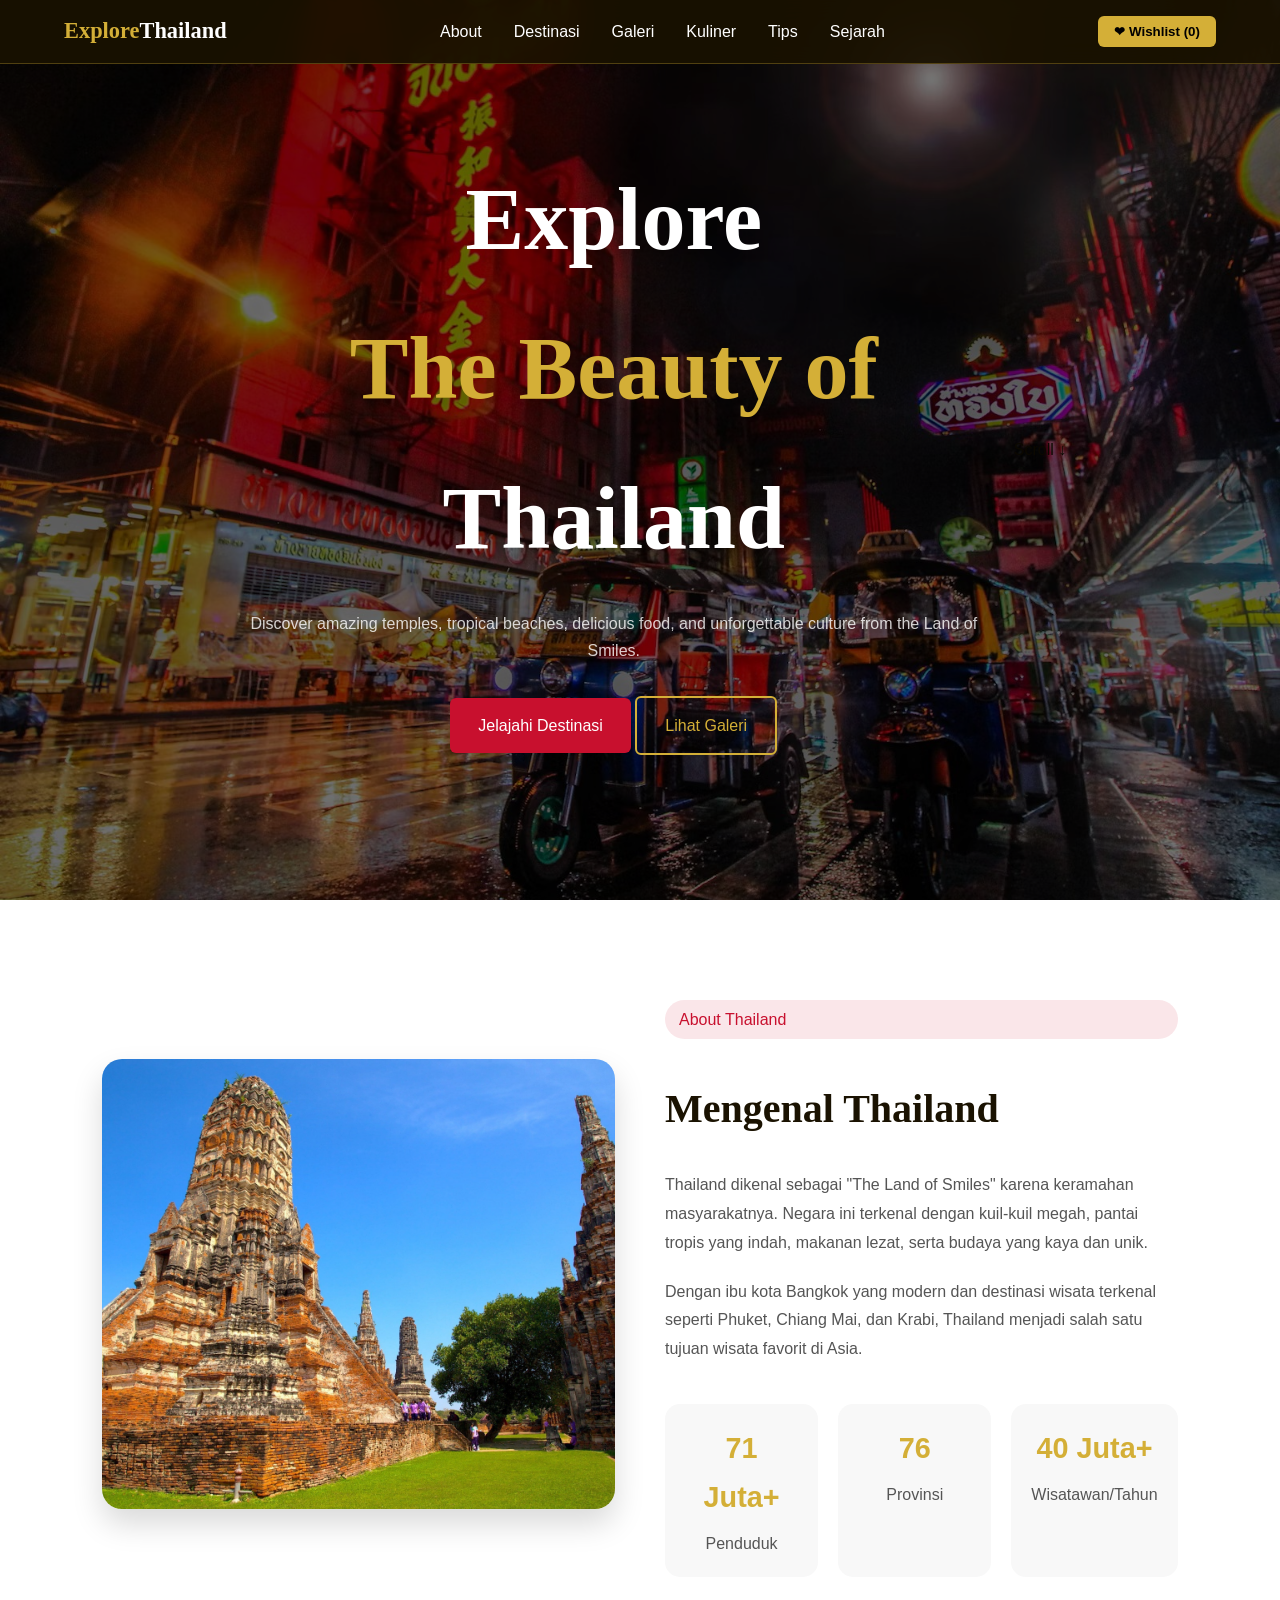
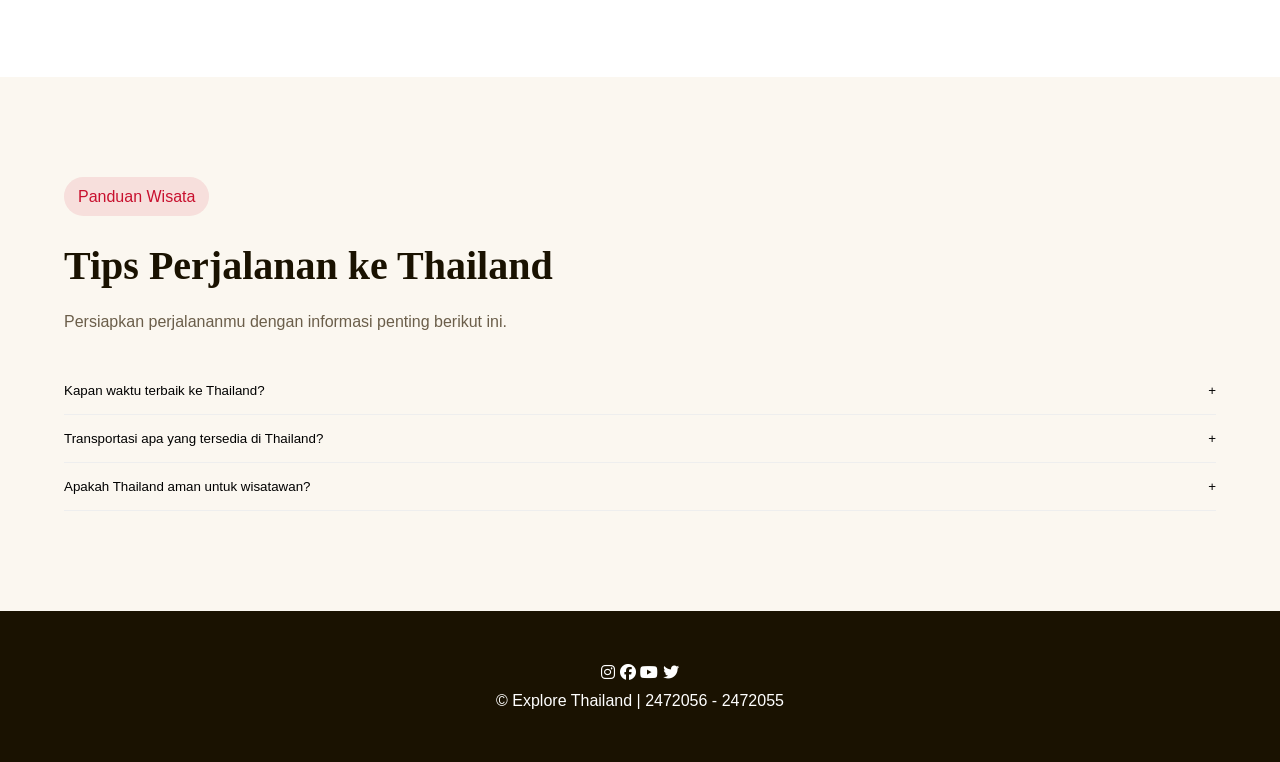
==== commit e44abcbe: "FINAL BANGET INI MAH" ====
--- a/index.html
+++ b/index.html
@@ -8,9 +8,6 @@
   <meta charset="UTF-8">
   <meta name="viewport" content="width=device-width, initial-scale=1.0">
   <title>Explore Thailand</title>
-  <link rel="preconnect" href="https://fonts.googleapis.com">
-  <link rel="preconnect" href="https://fonts.gstatic.com" crossorigin>
-  <link href="https://fonts.googleapis.com/css2?family=Poppins:wght@300;400;500;600;700&display=swap" rel="stylesheet">
   <link rel="stylesheet" href="https://cdnjs.cloudflare.com/ajax/libs/font-awesome/6.5.1/css/all.min.css" />
   <link rel="stylesheet" href="style.css">
   <script src="https://cdnjs.cloudflare.com/ajax/libs/jquery/3.7.1/jquery.min.js"></script>
@@ -25,10 +22,11 @@
 
     <ul class="nav-links" id="navLinks">
       <li><a href="#about">About</a></li>
-      <li><a href="#destinations">Destinasi</a></li>
-      <li><a href="#gallery">Galeri</a></li>
-      <li><a href="#kuliner">Kuliner</a></li>
+      <li><a href="destination.html">Destinasi</a></li>
+      <li><a href="galery.html">Galeri</a></li>
+      <li><a href="kuliner.html">Kuliner</a></li>
       <li><a href="#tips">Tips</a></li>
+      <li><a href="sejarah.html">Sejarah</a></li>
     </ul>
 
     <button class="wishlist-btn" id="openWishlist">
@@ -58,11 +56,11 @@
       </p>
 
       <div class="hero-ctas">
-        <a href="#destinations" class="btn-primary">
+        <a href="destination.html" class="btn-primary">
           Jelajahi Destinasi
         </a>
 
-        <a href="#gallery" class="btn-outline">
+        <a href="galery.html" class="btn-outline">
           Lihat Galeri
         </a>
       </div>
@@ -132,121 +130,6 @@
 
   </section>
 
-  <section id="destinations">
-
-    <div class="reveal">
-
-      <span class="section-tag">
-        Tempat Wisata
-      </span>
-
-      <h2 class="section-title">
-        Destinasi Terpopuler
-      </h2>
-
-      <p class="section-sub">
-        Temukan tempat-tempat terbaik di Thailand yang wajib
-        masuk daftar perjalananmu.
-      </p>
-
-    </div>
-
-    <div class="filter-bar reveal">
-
-      <button class="filter-btn active" data-filter="all">
-        Semua
-      </button>
-
-      <button class="filter-btn" data-filter="kota">
-        Kota
-      </button>
-
-      <button class="filter-btn" data-filter="pantai">
-        Pantai
-      </button>
-
-      <button class="filter-btn" data-filter="alam">
-        Alam
-      </button>
-
-      <button class="filter-btn" data-filter="budaya">
-        Budaya
-      </button>
-
-    </div>
-
-    <div class="dest-grid reveal" id="destGrid"></div>
-
-  </section>
-
-  <section id="gallery">
-
-    <div class="inner">
-
-      <div class="reveal">
-
-        <span class="section-tag" style="background:rgba(212,175,55,0.15);color:var(--thai-gold);">
-          Galeri
-        </span>
-
-        <h2 class="section-title">
-          Keindahan yang Memukau
-        </h2>
-
-        <p class="section-sub">
-          Setiap sudut Thailand menyimpan pemandangan yang menakjubkan.
-        </p>
-
-      </div>
-
-      <div class="slider-wrap reveal">
-
-        <div class="slider-track" id="sliderTrack">
-
-        </div>
-
-      </div>
-
-      <div class="slider-nav" id="sliderNav">
-
-        <button class="slider-arrow" id="slidePrev">
-          ←
-        </button>
-
-
-        <button class="slider-arrow" id="slideNext">
-          →
-        </button>
-
-      </div>
-
-    </div>
-
-  </section>
-
-  <section id="kuliner">
-
-    <div class="reveal">
-
-      <span class="section-tag">
-        Kuliner Khas
-      </span>
-
-      <h2 class="section-title">
-        Cita Rasa Thailand
-      </h2>
-
-      <p class="section-sub">
-        Masakan Thailand terkenal dengan perpaduan rempah,
-        segar, pedas, dan manis yang harmonis.
-      </p>
-
-    </div>
-
-    <div class="food-grid reveal" id="foodGrid"></div>
-
-  </section>
-
   <section id="tips">
 
     <div class="reveal">
@@ -308,505 +191,9 @@
 
   <div class="toast" id="toast"></div>
 
-  <script>
-    $(document).ready(function () {
+  <script src="script.js">
 
-      const destinations = [
-        {
-          id: 1,
-          name: "Wat Phra Kaew",
-          category: "budaya",
-          city: "Bangkok",
-          desc: "Kuil Buddha Zamrud yang menjadi simbol spiritual Thailand.",
-          rating: 4.9,
-          badge: "Ikonik",
-          image: "dthailand1.jpg"
-        },
-        {
-          id: 2,
-          name: "Maya Bay",
-          category: "pantai",
-          city: "Krabi",
-          desc: "Pantai eksotis dengan pasir putih dan air laut jernih.",
-          rating: 4.8,
-          badge: "Populer",
-          image: "dthailand2.jpg"
-        },
-        {
-          id: 3,
-          name: "Doi Inthanon",
-          category: "alam",
-          city: "Chiang Mai",
-          desc: "Puncak tertinggi Thailand dengan panorama luar biasa.",
-          rating: 4.7,
-          badge: null,
-          image: "dthailand3.jpg"
-        },
-        {
-          id: 4,
-          name: "Chatuchak Market",
-          category: "kota",
-          city: "Bangkok",
-          desc: "Pasar akhir pekan terbesar dan paling terkenal di Thailand.",
-          rating: 4.6,
-          badge: null,
-          image: "dthailand4.jpg"
-        },
-        {
-          id: 5,
-          name: "Patong Beach",
-          category: "pantai",
-          city: "Phuket",
-          desc: "Pantai terkenal dengan kehidupan malam yang meriah.",
-          rating: 4.5,
-          badge: null,
-          image: "dthailand5.jpg"
-        },
-        {
-          id: 6,
-          name: "White Temple",
-          category: "budaya",
-          city: "Chiang Rai",
-          desc: "Kuil putih modern yang menjadi ikon wisata Thailand.",
-          rating: 4.8,
-          badge: "Unik",
-          image: "dthailand6.jpg"
-        }
-      ];
-
-      const foods = [
-        {
-          name: "Pad Thai",
-          image: "kthailand1.jpg",
-          desc: "Mi goreng khas Thailand."
-        },
-        {
-          name: "Tom Yum",
-          image: "kthailand2.jpg",
-          desc: "Sup pedas dan asam yang terkenal."
-        },
-        {
-          name: "Mango Sticky Rice",
-          image: "kthailand3.jpg",
-          desc: "Makanan penutup favorit wisatawan."
-        },
-        {
-          name: "Green Curry",
-          image: "kthailand4.jpg",
-          desc: "Kari hijau khas Thailand."
-        }
-      ];
-
-      const tips = [
-        {
-          q: "Kapan waktu terbaik ke Thailand?",
-          a: "November hingga Februari adalah musim terbaik untuk berkunjung."
-        },
-        {
-          q: "Transportasi apa yang tersedia di Thailand?",
-          a: "Thailand memiliki BTS Skytrain, MRT, bus, kereta api, taksi, tuk-tuk, serta penerbangan domestik yang mudah digunakan wisatawan."
-        },
-        {
-          q: "Apakah Thailand aman untuk wisatawan?",
-          a: "Secara umum Thailand cukup aman untuk wisatawan. Tetap waspada terhadap barang bawaan dan hindari daerah yang tidak dikenal pada malam hari."
-        },
-      ];
-
-      const slides = [
-        {
-          title: "Bangkok",
-          desc: "Kota metropolitan modern yang penuh budaya.",
-          image: "gthailand1.jpg"
-        },
-        {
-          title: "Phuket",
-          desc: "Pantai tropis yang indah.",
-          image: "gthailand2.jpg"
-        },
-        {
-          title: "Chiang Mai",
-          desc: "Kota pegunungan yang damai.",
-          image: "gthailand3.jpg"
-        }
-      ];
-
-      let wishlist =
-        JSON.parse(localStorage.getItem("thailand_wishlist")) || [];
-
-      function saveWishlist() {
-        localStorage.setItem(
-          "thailand_wishlist",
-          JSON.stringify(wishlist)
-        );
-
-        $("#wishCount").text(wishlist.length);
-      }
-
-      saveWishlist();
-
-
-      function renderDestinations(filter = "all") {
-
-        $("#destGrid").empty();
-
-        const filtered =
-          filter === "all"
-            ? destinations
-            : destinations.filter(
-              d => d.category === filter
-            );
-
-        filtered.forEach(dest => {
-
-          const saved =
-            wishlist.includes(dest.id);
-
-          const card = `
-                <div class="dest-card">
-
-                  ${dest.badge ?
-              `<span class="card-badge">${dest.badge}</span>`
-              : ""
-            }
-
-                  <div class="card-art">
-                      <img src="${dest.image}" alt="${dest.name}">
-                  </div>
-
-                  <div class="card-body">
-
-                      <div class="card-category">
-                          ${dest.category}
-                      </div>
-
-                      <h3 class="card-title">
-                          ${dest.name}
-                      </h3>
-
-                      <p class="card-desc">
-                          ${dest.desc}
-                      </p>
-
-                      <div class="card-footer">
-
-                          <div class="card-rating">
-                              <span class="star">★</span>
-                              ${dest.rating}
-                          </div>
-
-                          <button
-                              class="wishlist-toggle ${saved ? 'saved' : ''}"
-                              data-id="${dest.id}">
-                              ${saved ? '❤' : '♡'}
-                          </button>
-
-                      </div>
-
-                  </div>
-
-                </div>
-              `;
-
-          $("#destGrid").append(card);
-
-        });
-      }
-
-      renderDestinations();
-
-      $(".filter-btn").on("click", function () {
-
-        $(".filter-btn").removeClass("active");
-
-        $(this).addClass("active");
-
-        renderDestinations(
-          $(this).data("filter")
-        );
-
-      });
-
-      $(document).on(
-        "click",
-        ".wishlist-toggle",
-        function () {
-
-          const id =
-            parseInt($(this).data("id"));
-
-          if (wishlist.includes(id)) {
-
-            wishlist =
-              wishlist.filter(
-                item => item !== id
-              );
-
-          } else {
-
-            wishlist.push(id);
-
-          }
-
-          saveWishlist();
-
-          renderDestinations(
-            $(".filter-btn.active")
-              .data("filter")
-          );
-
-          showToast(
-            "Wishlist berhasil diperbarui"
-          );
-
-        }
-      );
-
-      $("#openWishlist").on("click", function () {
-
-        $("#wishList").empty();
-
-        if (wishlist.length === 0) {
-
-          $("#emptyWish").show();
-
-        } else {
-
-          $("#emptyWish").hide();
-
-          wishlist.forEach(id => {
-
-            const item =
-              destinations.find(
-                d => d.id === id
-              );
-
-            $("#wishList").append(`
-                <li class="wish-item">
-                  ${item.name}
-                </li>
-              `);
-
-          });
-
-        }
-
-        $("#wishModal").addClass("open");
-
-      });
-
-      $("#closeModal").on("click", function () {
-
-        $("#wishModal").removeClass("open");
-
-      });
-
-      foods.forEach(food => {
-
-        $("#foodGrid").append(`
-
-            <div class="food-card">
-
-              <div class="food-image">
-                <img src="${food.image}" alt="${food.name}">
-              </div>
-
-              <div class="food-name">
-                ${food.name}
-              </div>
-
-              <p class="food-desc">
-                ${food.desc}
-              </p>
-
-            </div>
-
-          `);
-
-      });
-
-      tips.forEach(tip => {
-
-        $("#accordion").append(`
-
-            <div class="accordion-item">
-
-              <button class="accordion-header">
-
-                ${tip.q}
-
-                <span class="accordion-icon">
-                  +
-                </span>
-
-              </button>
-
-              <div class="accordion-body">
-                ${tip.a}
-              </div>
-
-            </div>
-
-          `);
-
-      });
-
-      $(document).on(
-        "click",
-        ".accordion-header",
-        function () {
-
-          const body =
-            $(this).next();
-
-          $(".accordion-body")
-            .not(body)
-            .slideUp();
-
-          body.slideToggle();
-
-        }
-      );
-
-      slides.forEach(slide => {
-
-        $("#sliderTrack").append(`
-
-            <div class="slide">
-
-              <img
-                src="${slide.image}"
-                alt="${slide.title}"
-                class="slide-image"
-              >
-
-              <div class="slide-overlay"></div>
-
-              <div class="slide-content">
-
-                <h3>${slide.title}</h3>
-
-                <p>${slide.desc}</p>
-
-              </div>
-
-            </div>
-
-          `);
-
-      });
-
-      let currentSlide = 0;
-
-      function showSlide(index) {
-
-        currentSlide = index;
-
-        $("#sliderTrack").css(
-          "transform",
-          `translateX(-${index * 100}%)`
-        );
-
-      }
-
-      $("#slideNext").on("click", function () {
-
-        currentSlide++;
-
-        if (currentSlide >= slides.length) {
-          currentSlide = 0;
-        }
-
-        showSlide(currentSlide);
-
-      });
-
-      $("#slidePrev").on("click", function () {
-
-        currentSlide--;
-
-        if (currentSlide < 0) {
-          currentSlide =
-            slides.length - 1;
-        }
-
-        showSlide(currentSlide);
-
-      });
-
-      setInterval(function () {
-
-        $("#slideNext").click();
-
-      }, 5000);
-
-      function showToast(message) {
-
-        $("#toast")
-          .text(message)
-          .addClass("show");
-
-        setTimeout(function () {
-
-          $("#toast")
-            .removeClass("show");
-
-        }, 2500);
-
-      }
-
-      function revealElements() {
-
-        $(".reveal").each(function () {
-
-          const top =
-            this.getBoundingClientRect().top;
-
-          if (top < window.innerHeight - 80) {
-
-            $(this).addClass("visible");
-
-          }
-
-        });
-
-      }
-
-      revealElements();
-
-      $(window).on(
-        "scroll",
-        revealElements
-      );
-
-      $(window).on("scroll", function () {
-
-        if ($(this).scrollTop() > 50) {
-
-          $("#navbar").css(
-            "background",
-            "rgba(26,18,1,.98)"
-          );
-
-        } else {
-
-          $("#navbar").css(
-            "background",
-            "rgba(26,18,1,.92)"
-          );
-
-        }
-
-      });
-
-      $("#hamburger").on("click", function () {
-
-        $("#navLinks").toggleClass("open");
-
-      });
-
-    });
   </script>
-
 </body>
 
 </html>
--- a/style.css
+++ b/style.css
@@ -492,24 +492,7 @@
   transform:translateY(0);
 }
 
-#particles{
-  position:absolute;
-  inset:0;
-  pointer-events:none;
-}
-
-.particle{
-  position:absolute;
-  background:rgba(212,175,55,.6);
-  border-radius:50%;
-  animation:floatParticle linear infinite;
-}
-
-@keyframes floatParticle{
-  from{transform:translateY(0);opacity:0;}
-  20%{opacity:1;}
-  to{transform:translateY(-100vh);opacity:0;}
-}
+
 
 .reveal{
   opacity:0;
